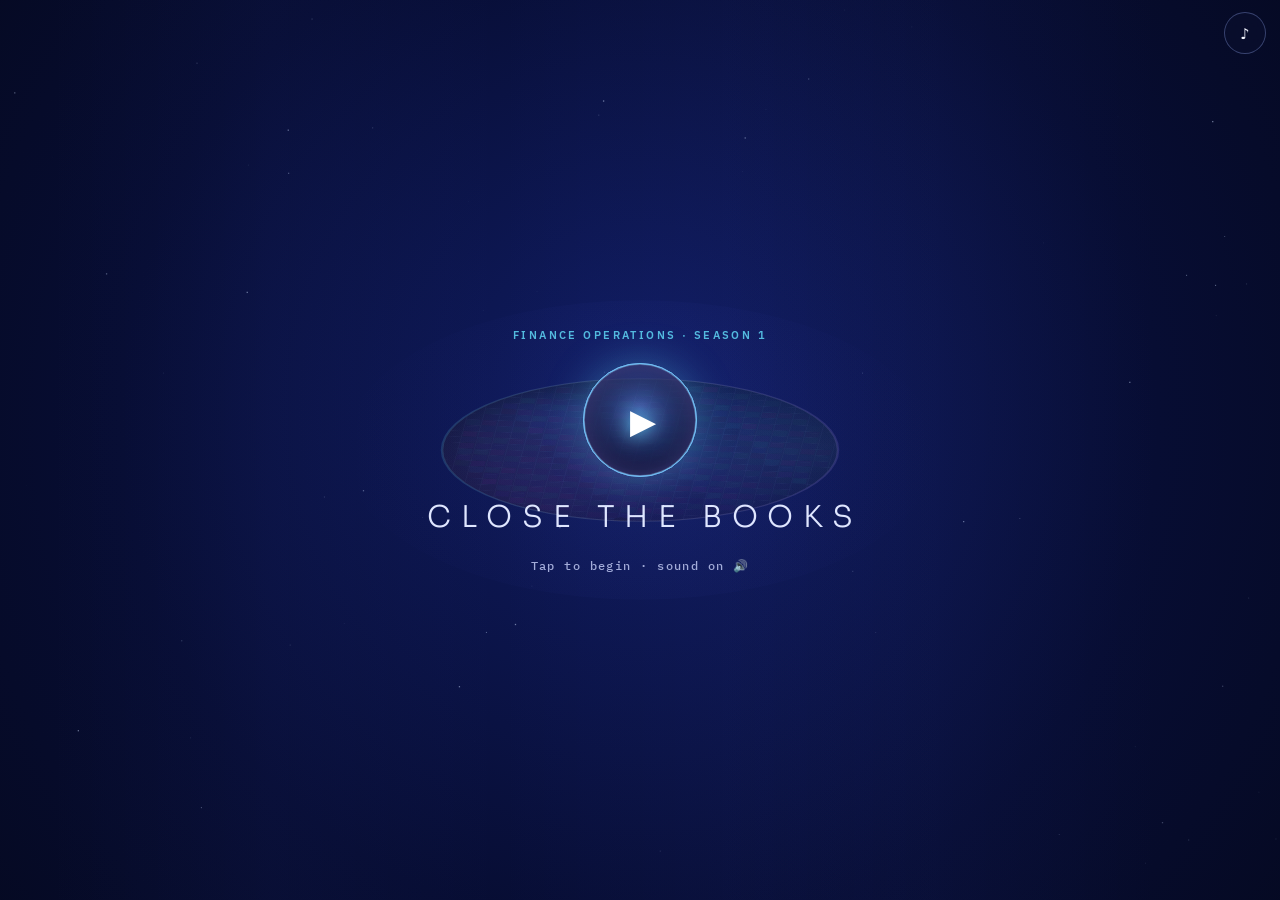
==== index.html @ 1f8ddb0f "Show in-game messages in a strip under the scoreboard Messages sat mid-field where entries fall thro" ====
<!DOCTYPE html>
<html lang="en">
<head>
<meta charset="utf-8">
<meta name="viewport" content="width=device-width, initial-scale=1, maximum-scale=1, user-scalable=no, viewport-fit=cover">
<meta name="theme-color" content="#040716">
<meta name="description" content="Close the Books. Volume grows, the team doesn't. 90 seconds, four ESSA power buttons, one leaderboard. AI unlocks in January.">
<title>Close the Books</title>
<link rel="icon" href="data:image/svg+xml,%3Csvg xmlns='http://www.w3.org/2000/svg' viewBox='0 0 32 32'%3E%3Cdefs%3E%3ClinearGradient id='g' x1='0' y1='0' x2='1' y2='1'%3E%3Cstop offset='0' stop-color='%235fd6f5'/%3E%3Cstop offset='1' stop-color='%23a78bfa'/%3E%3C/linearGradient%3E%3C/defs%3E%3Crect width='32' height='32' rx='8' fill='%23040716'/%3E%3Ccircle cx='16' cy='17' r='10' fill='none' stroke='url(%23g)' stroke-width='2.5'/%3E%3Cpath d='M16 2v15' stroke='%23a78bfa' stroke-width='2.5'/%3E%3C/svg%3E">
<link rel="preconnect" href="https://fonts.googleapis.com">
<link rel="preconnect" href="https://fonts.gstatic.com" crossorigin>
<link href="https://fonts.googleapis.com/css2?family=Sora:wght@300;600;800&family=IBM+Plex+Sans:wght@400;500;600&family=IBM+Plex+Mono:wght@500;600&display=swap" rel="stylesheet">
<link rel="stylesheet" href="style.css?v=3.5.0">
</head>
<body>
<canvas id="world" aria-hidden="true"></canvas>
<audio id="music" src="assets/drama.mp3" loop preload="auto"></audio>

<main id="app">

  <!-- ============ INTRO ============ -->
  <section id="s-intro" class="screen on">
    <div class="gate" id="gate">
      <div class="eyebrow">Finance Operations · Season 1</div>
      <button type="button" class="enter" id="enter" aria-label="Begin the intro">
        <span class="ring r1"></span><span class="ring r2"></span><span class="ring r3"></span>
        <b>▶</b>
      </button>
      <p class="gate-title">Close the Books</p>
      <p class="gate-hint">Tap to begin · sound on 🔊</p>
    </div>
    <button type="button" class="skip" id="skip" hidden>Skip intro ›</button>
  </section>

  <!-- ============ HOME ============ -->
  <section id="s-home" class="screen">
    <div class="home">
      <div class="eyebrow rv" style="--d:.2s" id="h-eyebrow">Finance Operations · Season 1</div>
      <h1 class="title" aria-label="Close the Books">
        <span class="t1">Close the</span>
        <span class="t2">Books</span>
      </h1>
      <p class="tagline rv" style="--d:1.6s">Volume grows every year. The team doesn't.<br>90 seconds, first time right: miss one entry and the close fails.</p>

      <form id="f-start" class="glass start rv" style="--d:2.2s" action="#" onsubmit="return false" novalidate>
        <label for="name">Your name on the leaderboard</label>
        <input id="name" maxlength="24" autocomplete="name" placeholder="First name + last initial">
        <div class="err" id="err" role="alert"></div>
        <button class="btn primary" type="submit"><span>Start the close</span></button>
        <p class="fine">Tap every entry before it hits the close line. You can’t tell which one is material, so you can’t miss any. Sound on.</p>
      </form>

      <section class="glass howto rv" style="--d:2.3s" aria-labelledby="ht-h">
        <h2 id="ht-h">How it works</h2>
        <p class="rule"><b>First time right.</b> Miss one entry, or post a duplicate, and the close fails. Survive all 90 seconds for a 50% flawless bonus. Entries are worth more as the clock runs.</p>

        <h3>Scoring</h3>
        <ul class="scoring">
          <li><b>Streak</b> Post by hand without a pause of more than 1.6 seconds. 10 in a row gives ×1.2, 25 gives ×1.5, 50 gives ×2.</li>
          <li><b>Clutch save</b> Post an entry just above the close line for +50% on that entry.</li>
          <li><b>Month-end spikes</b> Twice per close, extra volume hits for 6 seconds, with a 3-second warning. Survive a spike for a bonus.</li>
          <li><b>Rank</b> Your score earns a rank, from Intern to CFO. Beat your personal best and share your result with colleagues.</li>
        </ul>

        <h3>ESSA boosters</h3>
        <ul class="boosters">
          <li><b>E</b><div><strong>Eliminate</strong><span>Removes almost half of the entries on screen at once, and 40% less new work arrives for 8 seconds.</span></div></li>
          <li><b>S</b><div><strong>Simplify</strong><span>For 8 seconds, complex deals and intercompany entries need just 1 tap.</span></div></li>
          <li><b>S</b><div><strong>Standardize</strong><span>For 8 seconds, entries line up in 3 lanes and fall 40% slower.</span></div></li>
          <li><b>A</b><div><strong>Automate</strong><span>For 8 seconds, a bot posts routine journal entries for you, 3 per second.</span></div></li>
          <li class="ai" id="pi-ai"><b>AI</b><div><strong>AI</strong><span id="pi-ai-t">Locked until January. Once per game, when it gets busy, you can try a 3-second preview.</span></div></li>
        </ul>
        <p class="fine">Boosters charge as you post entries by hand; bigger entries charge them faster. When a booster glows, tap it (or press 1 to 4).</p>

        <h3>Entries</h3>
        <div class="legend">
          <div class="row"><div class="mini" style="--c:#5fd6f5"><b>Journal entry</b><small>Accrual · €12,400</small></div><p>Tap once.</p></div>
          <div class="row"><div class="mini" style="--c:#a78bfa"><b>Complex deal</b><small>Lease · €1.3M</small></div><p>Tap 3 times.</p></div>
          <div class="row"><div class="mini" style="--c:#ffb84d"><b>Intercompany</b><small>NL01 → US02 · €220k</small></div><p>Tap twice.</p></div>
          <div class="row"><div class="mini" style="--c:#ff4fa3"><b>Urgent</b><small>Audit request · today</small></div><p>Falls fast. Tap once.</p></div>
          <div class="row"><div class="mini dim" style="--c:#8fb6ff"><b>Awaiting approval ⏳</b><small>Manager review</small></div><p>Wait until it says <i>Approved</i> (halfway down), then tap.</p></div>
          <div class="row"><div class="mini dup" style="--c:#ff5d73"><b>Duplicate? ✕</b><small>Same amount, same day</small></div><p><b>Don’t post it.</b> Let it fall past the line.</p></div>
          <div class="row"><div class="mini dim" style="--c:#8d98c9"><b>AI-ready 🔒</b><small>Invoice matching</small></div><p>Locked until January. Let it pass: it is not a miss.</p></div>
        </div>
      </section>

      <section class="glass board-box rv" style="--d:2.4s" aria-labelledby="lb-h">
        <div class="board-head">
          <h2 id="lb-h">Leaderboard</h2>
          <span class="season" id="season-left"></span>
        </div>
        <div class="tabs" role="tablist" data-board="home">
          <button type="button" role="tab" data-cat="score">🏆 Score</button>
          <button type="button" role="tab" data-cat="entries">📒 Entries</button>
        </div>
        <p class="cat-desc" id="home-cat-desc"></p>
        <ol class="board" id="board-home"></ol>
      </section>
    </div>
  </section>

  <!-- ============ PLAY ============ -->
  <section id="s-play" class="screen">
    <div class="hud glass">
      <div class="hud-act"><b>CLOSE</b><span id="h-clock">1:30</span></div>
      <div class="hud-score"><span>Score</span><b id="h-score">0</b><small id="h-pb"></small></div>
      <div class="hud-bar"><i id="h-time"></i></div>
      <div class="hud-stats" id="h-stats"></div>
    </div>
    <div class="gbanner" id="gbanner" role="status" aria-live="polite"></div>
    <div class="powerbar" id="powerbar">
      <button type="button" class="pw" data-p="elim" aria-label="Eliminate: removes almost half of the entries on screen"><i></i><b>E</b><span>Eliminate</span><small>clear 45%</small></button>
      <button type="button" class="pw" data-p="simp" aria-label="Simplify: complex deals and intercompany need 1 tap"><i></i><b>S</b><span>Simplify</span><small>1 tap</small></button>
      <button type="button" class="pw" data-p="std" aria-label="Standardize: 3 lanes, 40% slower"><i></i><b>S</b><span>Standardize</span><small>slower</small></button>
      <button type="button" class="pw" data-p="auto" aria-label="Automate: a bot posts routine entries"><i></i><b>A</b><span>Automate</span><small>bot posts</small></button>
      <button type="button" class="pw ai locked" data-p="ai" aria-label="AI: locked until January"><i></i><b>AI</b><span>Agent</span><small id="pw-ai-t">Jan</small></button>
    </div>
  </section>

  <!-- ============ END ============ -->
  <section id="s-end" class="screen">
    <div class="end">
      <div class="eyebrow" id="e-eyebrow"></div>
      <h2 class="big" id="e-title">Books closed.</h2>
      <div class="final glass">
        <span>Final score</span>
        <b id="e-score">0</b>
        <div class="breakdown" id="e-breakdown"></div>
      </div>
      <div class="glass rankcard">
        <div><span>Your rank</span><b id="e-rank"></b><small id="e-rank-next"></small></div>
        <p class="extra" id="e-extra"></p>
      </div>
      <div class="ranks" id="e-ranks"></div>
      <p class="status" id="e-status"></p>
      <div class="end-actions">
        <button class="btn primary" id="again-top" type="button"><span>Play again</span></button>
        <button class="btn ghost" id="share" type="button">Share result</button>
      </div>
      <p class="status" id="e-share-status" role="status"></p>

      <div class="glass tipcard">
        <div class="eyebrow">AI tip for Monday morning</div>
        <p id="e-tip"></p>
      </div>

      <div class="glass message">
        <p class="lede" id="e-lede"></p>
        <div class="tbc" id="e-tbc">To be continued<span class="cursor"></span></div>
        <p class="muted" id="e-season"></p>
      </div>

      <section class="glass board-box" aria-labelledby="lb-e">
        <div class="board-head"><h2 id="lb-e">Leaderboard</h2></div>
        <div class="tabs" role="tablist" data-board="end">
          <button type="button" role="tab" data-cat="score">🏆 Score</button>
          <button type="button" role="tab" data-cat="entries">📒 Entries</button>
        </div>
        <p class="cat-desc" id="end-cat-desc"></p>
        <ol class="board" id="board-end"></ol>
      </section>

      <button class="btn primary" id="again" type="button"><span>Play again</span></button>
      <button class="btn ghost" id="home" type="button">Home</button>
    </div>
  </section>

  <button id="snd" class="icon-btn" type="button" aria-pressed="true" aria-label="Music and sound">♪</button>
  <button id="pause" class="icon-btn" type="button" aria-label="Pause" hidden>❚❚</button>

  <div class="pausebox" id="pausebox" hidden>
    <div class="glass">
      <h2>Paused</h2>
      <div class="pause-help" id="pause-help"></div>
      <button class="btn primary" id="resume" type="button"><span>Resume</span></button>
      <button class="btn ghost" id="quit" type="button">Quit to home</button>
    </div>
  </div>
</main>
<div class="fatal" id="fatal" hidden></div>
<script>
  // Shows a readable message instead of failing silently (helps players report problems)
  window.addEventListener('error', function (e) {
    var f = document.getElementById('fatal'); if (!f) return;
    f.hidden = false;
    f.textContent = 'Something went wrong (' + (e.message || 'script error') + '). Please reload the page with Ctrl+F5 / Cmd+Shift+R, or try another browser.';
  });
</script>
<script src="game.js?v=3.5.0"></script>
</body>
</html>
---- style.css ----
:root{
  color-scheme: dark;
  --void:#040716;
  --deep:#0a1240;
  --glass:rgba(14,22,62,.62);
  --glass-2:rgba(22,32,86,.72);
  --line:rgba(160,180,255,.18);
  --line-2:rgba(160,180,255,.32);
  --text:#f4f6ff;
  --muted:#a3acd9;
  --cyan:#5fd6f5;
  --violet:#a78bfa;
  --green:#4fe0a0;
  --amber:#ffb84d;
  --red:#ff5d73;
  --display:"Sora","Avenir Next",system-ui,sans-serif;
  --body:"IBM Plex Sans",system-ui,-apple-system,"Segoe UI",sans-serif;
  --mono:"IBM Plex Mono",ui-monospace,monospace;
}
*{box-sizing:border-box;margin:0}
html,body{height:100%}
body{background:var(--void);color:var(--text);font-family:var(--body);font-size:15px;line-height:1.5;overflow:hidden;
  -webkit-tap-highlight-color:transparent;overscroll-behavior:none;-webkit-font-smoothing:antialiased}
#world{position:fixed;inset:0;width:100%;height:100%;display:block;touch-action:none;user-select:none;-webkit-user-select:none}
#app{position:fixed;inset:0;pointer-events:none}
.screen{position:absolute;inset:0;display:none;pointer-events:none}
.screen.on{display:block}
#s-home,#s-end,#s-panel{overflow-y:auto;pointer-events:auto;-webkit-overflow-scrolling:touch}
button,input{font:inherit}
button{cursor:pointer}
input:focus-visible,button:focus-visible{outline:2px solid var(--cyan);outline-offset:3px}

.glass{background:var(--glass);border:1px solid var(--line);border-radius:18px;
  -webkit-backdrop-filter:blur(18px) saturate(140%);backdrop-filter:blur(18px) saturate(140%);
  box-shadow:0 20px 60px rgba(0,0,0,.35),inset 0 1px 0 rgba(255,255,255,.06)}
.eyebrow{font:600 11px var(--body);letter-spacing:.22em;text-transform:uppercase;color:var(--cyan)}
.muted{color:var(--muted)}

/* ---------- buttons ---------- */
.btn{position:relative;display:block;width:100%;border:0;border-radius:14px;padding:16px 20px;font:700 18px var(--display);letter-spacing:.01em;color:var(--void);overflow:hidden}
.btn.primary{background:linear-gradient(100deg,var(--cyan),#8fb6ff 55%,var(--violet));box-shadow:0 0 0 1px rgba(255,255,255,.25) inset,0 10px 40px rgba(95,214,245,.35)}
.btn.primary::after{content:"";position:absolute;inset:0;background:linear-gradient(110deg,transparent 30%,rgba(255,255,255,.55) 50%,transparent 70%);transform:translateX(-120%);animation:sheen 3.2s ease-in-out 3s infinite}
.btn.primary span{position:relative;z-index:1}
.btn.ghost{background:transparent;color:var(--text);border:1px solid var(--line-2);font-size:16px}
.btn:active{transform:translateY(1px)}
.btn:disabled{opacity:.4;cursor:default}
@keyframes sheen{0%{transform:translateX(-120%)}35%,100%{transform:translateX(120%)}}
.icon-btn{position:fixed;top:calc(12px + env(safe-area-inset-top));right:14px;z-index:20;width:42px;height:42px;border-radius:50%;
  border:1px solid var(--line-2);background:rgba(10,16,48,.6);color:var(--text);font:600 15px var(--body);pointer-events:auto;
  -webkit-backdrop-filter:blur(10px);backdrop-filter:blur(10px)}
#snd[aria-pressed="false"]{color:var(--muted);text-decoration:line-through}
#pause{right:64px;font-size:12px;letter-spacing:-.05em}

/* ---------- home ---------- */
.home{max-width:560px;margin:0 auto;padding:calc(48px + env(safe-area-inset-top)) 18px calc(48px + env(safe-area-inset-bottom));display:flex;flex-direction:column;gap:22px}
.title{font-family:var(--display);font-weight:800;line-height:.9;letter-spacing:-.04em;display:flex;flex-direction:column;margin-top:4vh}
.title span{display:block;background:linear-gradient(100deg,#fff 0%,#dff6ff 35%,var(--cyan) 60%,var(--violet) 100%);-webkit-background-clip:text;background-clip:text;color:transparent;
  filter:drop-shadow(0 0 22px rgba(95,214,245,.45));animation:ignite 1.6s cubic-bezier(.2,.7,.1,1) both}
.title .t1{font-size:clamp(34px,10vw,58px);font-weight:300;letter-spacing:-.01em;animation-delay:1.05s}
.title .t2{font-size:clamp(64px,22vw,128px);animation-delay:1.25s}
@keyframes ignite{0%{opacity:0;filter:blur(18px) drop-shadow(0 0 0 transparent);letter-spacing:.25em;transform:translateY(10px)}
  40%{opacity:1}100%{opacity:1;filter:blur(0) drop-shadow(0 0 22px rgba(95,214,245,.45));transform:none}}
.tagline{font-size:17px;color:#dfe5ff;max-width:34ch}
.rv{animation:rise .9s cubic-bezier(.2,.7,.1,1) both;animation-delay:var(--d,0s)}
@keyframes rise{from{opacity:0;transform:translateY(16px)}to{opacity:1;transform:none}}

.acts{list-style:none;padding:12px 14px;display:grid;grid-template-columns:repeat(3,1fr);gap:10px;background:rgba(6,10,34,.62);border:1px solid var(--line);border-radius:16px;-webkit-backdrop-filter:blur(14px);backdrop-filter:blur(14px)}
.acts li{display:flex;flex-direction:column}
.acts b{font:600 11px var(--mono);color:var(--cyan)}
.acts span{font:700 16px var(--display)}
.acts small{font-size:12px;color:var(--muted);line-height:1.35}

.start{padding:20px;display:flex;flex-direction:column;gap:10px}
label{font:600 11px var(--body);letter-spacing:.16em;text-transform:uppercase;color:var(--muted)}
input{font:500 18px var(--body);color:var(--text);background:rgba(4,7,22,.55);border:1px solid var(--line-2);border-radius:12px;padding:13px 14px;width:100%}
input::placeholder{color:#6f78a8}
.err{color:var(--red);font-size:13px;min-height:18px}
.fine{font-size:12px;color:var(--muted)}

/* ---------- leaderboard ---------- */
.board-box{padding:18px 18px 12px}
.board-head{display:flex;justify-content:space-between;align-items:baseline;gap:10px;margin-bottom:12px}
.board-head h2{font:700 20px var(--display)}
.season{font:500 12px var(--mono);color:var(--cyan);text-align:right}
.tabs{display:grid;grid-template-columns:repeat(3,1fr);gap:6px;background:rgba(4,7,22,.45);border-radius:12px;padding:4px}
.tabs button{border:0;background:transparent;color:var(--muted);border-radius:9px;padding:8px 4px;font:600 13px var(--body);white-space:nowrap}
.tabs button[aria-selected="true"]{background:var(--glass-2);color:var(--text);box-shadow:inset 0 0 0 1px var(--line-2)}
.cat-desc{font-size:12.5px;color:var(--muted);margin:10px 2px 4px;min-height:19px}
.board{list-style:none;padding:0;font-variant-numeric:tabular-nums}
.board li{display:grid;grid-template-columns:30px 1fr auto;gap:10px;align-items:center;padding:9px 4px;border-bottom:1px solid var(--line)}
.board li:last-child{border-bottom:0}
.board .rk{font:600 13px var(--mono);color:var(--muted)}
.board li:nth-child(1) .rk{color:#ffd76a}.board li:nth-child(2) .rk{color:#d9e2ff}.board li:nth-child(3) .rk{color:#f0a979}
.board .nm{overflow:hidden;text-overflow:ellipsis;white-space:nowrap}
.board .vl{font:600 14px var(--mono);color:var(--cyan)}
.board li.me{background:rgba(95,214,245,.1);border-radius:10px;border-bottom-color:transparent}
.board li.gap{display:block;text-align:center;color:var(--muted);padding:2px;border:0}
.board .empty{display:block;color:var(--muted);font-size:14px}

/* ---------- HUD ---------- */
.hud{position:fixed;top:calc(8px + env(safe-area-inset-top));left:50%;transform:translateX(-50%);width:min(560px,calc(100% - 16px));
  padding:10px 112px 10px 14px;border-radius:14px;display:grid;grid-template-columns:1fr auto;gap:6px 12px;align-items:end;pointer-events:none}
.hud-act{display:flex;align-items:baseline;gap:8px}
.hud-act b{font:600 11px var(--mono);letter-spacing:.14em;color:var(--cyan)}
.hud-act span{font:700 18px var(--display)}
.hud-score{display:flex;flex-direction:column;align-items:flex-end;line-height:1.1}
.hud-score span{font:600 9px var(--body);letter-spacing:.18em;text-transform:uppercase;color:var(--muted)}
.hud-score b{font:600 20px var(--mono);color:var(--text)}
.hud-bar{grid-column:1/-1;height:3px;border-radius:2px;background:rgba(255,255,255,.08);overflow:hidden}
.hud-bar i{display:block;height:100%;width:100%;transform-origin:left;background:linear-gradient(90deg,var(--cyan),var(--violet));box-shadow:0 0 10px var(--cyan)}
.hud-stats{grid-column:1/-1;font:500 12px var(--mono);color:var(--muted);display:flex;gap:4px 12px;flex-wrap:wrap}
.hud-stats b{color:var(--text);font-weight:600}
.hud-stats .bad{color:var(--red)}
.hud-stats .good{color:var(--green)}

/* ---------- panels ---------- */
#s-panel{display:none;align-items:center;justify-content:center}
#s-panel.on{display:flex}
.panel{width:min(560px,calc(100% - 24px));margin:calc(24px + env(safe-area-inset-top)) auto calc(24px + env(safe-area-inset-bottom));padding:24px 20px;display:flex;flex-direction:column;gap:16px;animation:rise .5s cubic-bezier(.2,.7,.1,1) both}
.panel h2{font:800 clamp(26px,7vw,34px)/1.08 var(--display);letter-spacing:-.02em;text-wrap:balance}
.panel h2 em{font-style:normal;background:linear-gradient(100deg,var(--cyan),var(--violet));-webkit-background-clip:text;background-clip:text;color:transparent}
.panel p{color:#d6dcff;max-width:48ch}
.stats{display:grid;grid-template-columns:repeat(auto-fit,minmax(110px,1fr));gap:10px}
.stats div{border-top:1px solid var(--line-2);padding-top:8px;display:flex;flex-direction:column}
.stats b{font:600 26px var(--mono)}
.stats span{font-size:12px;color:var(--muted)}
.stats .bad b{color:var(--red)}.stats .good b{color:var(--green)}
.picks{display:grid;gap:10px}
.pick{text-align:left;border:1px solid var(--line-2);background:rgba(4,7,22,.45);color:var(--text);border-radius:14px;padding:14px 16px;display:grid;grid-template-columns:44px 1fr;gap:2px 12px;align-items:center;transition:border-color .2s,background .2s}
.pick .L{grid-row:1/3;width:44px;height:44px;border-radius:12px;display:grid;place-items:center;font:800 22px var(--display);background:rgba(95,214,245,.1);color:var(--cyan);border:1px solid var(--line-2)}
.pick strong{font:700 17px var(--display)}
.pick span{font-size:13px;color:var(--muted)}
.pick[aria-pressed="true"]{border-color:var(--cyan);background:rgba(95,214,245,.12);box-shadow:0 0 24px rgba(95,214,245,.18)}
.pick[aria-pressed="true"] .L{background:var(--cyan);color:var(--void)}
.pick:disabled{opacity:.45;cursor:default}
.q{font:600 17px/1.4 var(--body)}
.opts{display:grid;gap:10px}
.opt{text-align:left;border:1px solid var(--line-2);background:rgba(4,7,22,.45);color:#e8ecff;border-radius:14px;padding:13px 15px;font-size:14px;line-height:1.45}
.opt.right{border-color:var(--green);background:rgba(79,224,160,.12)}
.opt.wrong{border-color:var(--red);background:rgba(255,93,115,.1)}
.opt:disabled{cursor:default}
.tip{border-left:3px solid var(--cyan);padding:4px 0 4px 12px;font-size:14px;color:#d6dcff}
.legend{display:grid;gap:8px}
.legend .row{display:grid;grid-template-columns:150px 1fr;gap:12px;align-items:center}
.mini{border-radius:10px;padding:7px 10px;background:rgba(16,24,64,.9);border:1px solid var(--line-2);border-left:4px solid var(--c);font-size:12px;line-height:1.3}
.mini b{display:block;font-size:12px}
.mini small{font-family:var(--mono);font-size:11px;color:var(--c)}
.legend p{font-size:13px;color:var(--muted)}
.dots{display:flex;gap:6px;justify-content:center}
.dots i{width:8px;height:8px;border-radius:50%;background:var(--line-2)}
.dots i.on{background:var(--cyan)}

/* ---------- act intro & end ---------- */
.end{max-width:560px;margin:0 auto;padding:calc(56px + env(safe-area-inset-top)) 18px calc(48px + env(safe-area-inset-bottom));display:flex;flex-direction:column;gap:18px}
.big{font:800 clamp(34px,10vw,52px)/1 var(--display);letter-spacing:-.03em}
.final{padding:18px 20px;display:flex;flex-direction:column}
.final>span{font:600 11px var(--body);letter-spacing:.18em;text-transform:uppercase;color:var(--muted)}
.final>b{font:600 clamp(44px,14vw,72px)/1.05 var(--mono);background:linear-gradient(100deg,#fff,var(--cyan) 60%,var(--violet));-webkit-background-clip:text;background-clip:text;color:transparent}
.breakdown{display:grid;grid-template-columns:repeat(3,1fr);gap:8px;margin-top:10px}
.breakdown div{border-top:1px solid var(--line-2);padding-top:6px;display:flex;flex-direction:column}
.breakdown b{font:600 16px var(--mono)}
.breakdown span{font-size:11.5px;color:var(--muted)}
.ranks{display:grid;grid-template-columns:repeat(3,1fr);gap:8px}
.ranks div{background:var(--glass);border:1px solid var(--line);border-radius:14px;padding:12px;display:flex;flex-direction:column;gap:2px}
.ranks small{font-size:11.5px;color:var(--muted)}
.ranks b{font:700 22px var(--display)}
.ranks span{font:500 12px var(--mono);color:var(--cyan)}
.status{font-size:13px;color:var(--muted);min-height:20px}
.message{padding:20px;display:flex;flex-direction:column;gap:12px}
.lede{font-size:16px;color:#e3e8ff}
.lede b{color:var(--cyan)}
.tbc{font:800 clamp(28px,9vw,42px)/1.1 var(--display);letter-spacing:-.03em;background:linear-gradient(100deg,#fff,var(--cyan) 50%,var(--violet));-webkit-background-clip:text;background-clip:text;color:transparent;white-space:nowrap}
.cursor{display:inline-block;width:.45em;height:.08em;margin-left:.08em;background:var(--cyan);animation:blink 1s steps(2) infinite;vertical-align:baseline}
@keyframes blink{50%{opacity:0}}

.pausebox{position:fixed;inset:0;display:grid;place-items:center;background:rgba(4,7,22,.6);z-index:30;pointer-events:auto}
.pausebox[hidden]{display:none}
.pausebox .glass{padding:24px;width:min(320px,calc(100% - 32px));display:flex;flex-direction:column;gap:16px;text-align:center}
.pausebox h2{font:800 28px var(--display)}

@media (max-width:420px){
  .legend .row{grid-template-columns:128px 1fr}
}
@media (prefers-reduced-motion:reduce){
  .title span,.rv,.panel,.btn.primary::after,.cursor{animation:none}
}
.fatal{position:fixed;left:12px;right:12px;bottom:calc(12px + env(safe-area-inset-bottom));z-index:50;background:#2a0b18;border:1px solid var(--red);color:#ffd6dc;border-radius:12px;padding:12px 14px;font-size:14px;pointer-events:auto}
.fatal[hidden]{display:none}

/* ---------- v3: power buttons ---------- */
.powers-intro{display:grid;grid-template-columns:repeat(5,1fr);gap:8px;padding:12px;background:rgba(6,10,34,.62);border:1px solid var(--line);border-radius:16px;-webkit-backdrop-filter:blur(14px);backdrop-filter:blur(14px)}
.pi{display:flex;flex-direction:column;align-items:center;gap:4px;text-align:center}
.pi b{width:40px;height:40px;border-radius:12px;display:grid;place-items:center;font:800 18px var(--display);color:var(--cyan);background:rgba(95,214,245,.1);border:1px solid var(--line-2)}
.pi span{font-size:11px;color:var(--muted);line-height:1.2}
.pi.ai b{color:var(--violet);background:rgba(167,139,250,.12);border-color:rgba(167,139,250,.45);font-size:15px;position:relative}
.pi.ai b::after{content:"🔒";position:absolute;right:-6px;bottom:-6px;font-size:12px}
.pi.ai.open b::after{content:""}

.powerbar{position:fixed;left:50%;bottom:calc(10px + env(safe-area-inset-bottom));transform:translateX(-50%);width:min(560px,calc(100% - 16px));
  display:grid;grid-template-columns:repeat(5,1fr);gap:8px;pointer-events:auto;z-index:5}
.pw{position:relative;height:74px;border-radius:16px;border:1px solid var(--line-2);background:rgba(10,16,48,.72);color:var(--muted);overflow:hidden;
  display:flex;flex-direction:column;align-items:center;justify-content:center;gap:2px;-webkit-backdrop-filter:blur(12px);backdrop-filter:blur(12px);
  touch-action:manipulation;transition:border-color .2s,box-shadow .2s,color .2s}
.pw i{position:absolute;left:0;right:0;bottom:0;height:100%;transform-origin:bottom;transform:scaleY(var(--f,0));
  background:linear-gradient(0deg,rgba(95,214,245,.38),rgba(95,214,245,.08));transition:transform .15s linear}
.pw b{position:relative;font:800 22px var(--display);color:var(--text)}
.pw span{position:relative;font:600 9px var(--body);letter-spacing:.02em;text-transform:uppercase;max-width:100%;padding:0 3px;overflow:hidden;text-overflow:ellipsis;white-space:nowrap}
.pw.ready{color:var(--text);border-color:var(--cyan);box-shadow:0 0 0 1px rgba(95,214,245,.4),0 0 24px rgba(95,214,245,.45);animation:pwpulse 1.1s ease-in-out infinite}
.pw.ready i{background:linear-gradient(0deg,rgba(95,214,245,.6),rgba(95,214,245,.2))}
.pw.active{border-color:var(--green);color:var(--green);box-shadow:0 0 24px rgba(79,224,160,.45)}
.pw.active i{background:linear-gradient(0deg,rgba(79,224,160,.55),rgba(79,224,160,.15))}
.pw.ai i{background:linear-gradient(0deg,rgba(167,139,250,.45),rgba(167,139,250,.1))}
.pw.ai b{color:#d9ccff}
.pw.ai.locked{opacity:.75}
.pw.ai.locked b::after{content:"🔒";position:absolute;right:-16px;top:-2px;font-size:12px}
.pw.ai.offer{opacity:1;color:#fff;border-color:var(--violet);box-shadow:0 0 0 1px rgba(167,139,250,.6),0 0 34px rgba(167,139,250,.7);animation:pwpulse .6s ease-in-out infinite}
.pw.ai.offer i{--f:1 !important;background:linear-gradient(0deg,rgba(167,139,250,.75),rgba(95,214,245,.3))}
.pw.ai.offer b::after{content:""}
.pw.ai.ready{border-color:var(--violet);box-shadow:0 0 24px rgba(167,139,250,.6)}
@keyframes pwpulse{50%{transform:translateY(-2px)}}
.pw:active{transform:translateY(1px)}

.tipcard{padding:16px 18px;display:flex;flex-direction:column;gap:8px;border-color:rgba(167,139,250,.45)}
.tipcard p{font-size:15px;color:#e3e8ff}
.tipcard .eyebrow{color:var(--violet)}
#pause[hidden]{display:none}
.ranks{grid-template-columns:repeat(2,1fr)}
@media (prefers-reduced-motion:reduce){.pw.ready,.pw.ai.offer{animation:none}}

/* ---------- v3.2: how it works, booster effects ---------- */
.howto{padding:18px 18px 16px;display:flex;flex-direction:column;gap:12px}
.howto h2{font:700 20px var(--display)}
.howto h3{margin:6px 0 0;font:600 11px var(--body);letter-spacing:.16em;text-transform:uppercase;color:var(--cyan)}
.howto .rule{font-size:14px;color:#dfe5ff}
.howto .rule b{color:#ff8a9a}
.boosters{list-style:none;padding:0;display:grid;gap:10px}
.boosters li{display:grid;grid-template-columns:40px 1fr;gap:12px;align-items:start}
.boosters li>b{width:40px;height:40px;border-radius:12px;display:grid;place-items:center;font:800 18px var(--display);color:var(--cyan);background:rgba(95,214,245,.1);border:1px solid var(--line-2)}
.boosters li.ai>b{color:var(--violet);background:rgba(167,139,250,.12);border-color:rgba(167,139,250,.45);font-size:15px;position:relative}
.boosters li.ai>b::after{content:"🔒";position:absolute;right:-6px;bottom:-6px;font-size:12px}
.boosters li.ai.open>b::after{content:""}
.boosters strong{display:block;font:700 15px var(--display)}
.boosters span{display:block;font-size:13px;color:var(--muted);line-height:1.4}
.mini.dim{background:rgba(14,18,44,.8);border-style:dashed;border-left-style:solid;color:#c3c9ea}
.mini.dup{background:rgba(48,10,24,.9);border:1px dashed rgba(255,93,115,.85);border-left:4px solid var(--c);color:#ffd6dc}
.legend p b{color:#ff8a9a}
.pw{height:84px}
.pw small{position:relative;font:500 8.5px var(--mono);color:var(--muted);max-width:100%;padding:0 3px;overflow:hidden;text-overflow:ellipsis;white-space:nowrap;opacity:.9}
.pw.ready small,.pw.active small{color:var(--text)}
.pausebox .glass{width:min(440px,calc(100% - 24px));max-height:calc(100% - 24px);overflow-y:auto;text-align:left}
.pausebox h2{text-align:center}
.pause-help .boosters span{font-size:12.5px}

/* v3.2 fit: readable labels on 320-400px phones */
.pw span{font:600 10px var(--body);letter-spacing:0;text-transform:none}
.pw small{font:500 9.5px var(--body);letter-spacing:0}
.howto .legend .row{grid-template-columns:minmax(0,190px) 1fr}
.howto .mini small{white-space:nowrap;overflow:hidden;text-overflow:ellipsis;display:block}
@media (max-width:420px){.howto .legend .row{grid-template-columns:minmax(0,170px) 1fr}}
.pw span{font-size:9.5px}
@media (max-width:380px){
  .powerbar{gap:5px}
  .pw span{display:none}
  .pw b{font-size:20px}
  .pw small{font-size:9px;padding:0 1px}
}
@media (max-width:420px) and (min-width:381px){.pw span{font-size:8.8px;letter-spacing:-.015em;padding:0 1px}}
@media (max-width:380px){.pw small{font-size:8.6px;letter-spacing:-.02em;padding:0}}

/* ---------- v3.3: streak, personal best, rank, share ---------- */
.hud-score small{font:600 10px var(--mono);color:var(--muted);min-height:12px}
.hud-score small.good{color:var(--green)}
.hud-stats .hot{color:#ffc23d}
.scoring{list-style:none;padding:0;display:grid;gap:8px}
.scoring li{font-size:13px;color:var(--muted);line-height:1.45}
.scoring b{display:block;font:700 14px var(--display);color:var(--text)}
.rankcard{padding:14px 18px;border-color:rgba(255,194,61,.45)}
.rankcard div{display:flex;flex-direction:column;gap:2px}
.rankcard span{font:600 11px var(--body);letter-spacing:.16em;text-transform:uppercase;color:#ffc23d}
.rankcard b{font:800 26px/1.1 var(--display)}
.rankcard small{font-size:13px;color:var(--muted)}
.extra{font:500 12.5px var(--mono);color:var(--muted)}
.end-actions{display:grid;grid-template-columns:1fr 1fr;gap:10px}
.end-actions .btn{font-size:17px;padding:14px 12px}
.rankcard .extra{margin-top:8px;padding-top:8px;border-top:1px solid var(--line)}
/* the counters row sits below the round buttons, so it may use the full HUD width */
.hud-stats{margin-right:-98px}

/* ---------- v3.4: cinematic intro ---------- */
#s-intro{pointer-events:auto}
.gate{position:absolute;inset:0;display:flex;flex-direction:column;align-items:center;justify-content:center;gap:22px;text-align:center;padding:24px;transition:opacity .5s ease,transform .5s ease}
.gate.away{opacity:0;transform:scale(1.08);pointer-events:none}
.gate .eyebrow{opacity:.85}
.enter{position:relative;width:112px;height:112px;border-radius:50%;border:1px solid rgba(160,200,255,.5);background:radial-gradient(circle at 50% 40%,rgba(120,160,255,.35),rgba(10,16,48,.85) 70%);
  color:#fff;display:grid;place-items:center;box-shadow:0 0 40px rgba(95,214,245,.35),inset 0 0 24px rgba(167,139,250,.35)}
.enter b{font-size:34px;line-height:1;transform:translateX(3px);text-shadow:0 0 18px rgba(95,214,245,.9)}
.enter .ring{position:absolute;inset:-2px;border-radius:50%;border:1px solid rgba(95,214,245,.7);animation:gatering 2.4s cubic-bezier(.2,.6,.2,1) infinite}
.enter .r2{animation-delay:.8s;border-color:rgba(167,139,250,.7)}
.enter .r3{animation-delay:1.6s}
@keyframes gatering{0%{transform:scale(1);opacity:.9}100%{transform:scale(2.3);opacity:0}}
.enter:hover{box-shadow:0 0 60px rgba(95,214,245,.55),inset 0 0 24px rgba(167,139,250,.45)}
.gate-title{font:300 clamp(22px,6vw,30px) var(--display);letter-spacing:.32em;text-transform:uppercase;color:#dfe6ff;padding-left:.32em}
.gate-hint{font:500 12px var(--mono);letter-spacing:.12em;color:var(--muted)}
.skip{position:fixed;right:16px;bottom:calc(16px + env(safe-area-inset-bottom));z-index:25;border:1px solid var(--line-2);background:rgba(10,16,48,.6);color:var(--muted);
  border-radius:999px;padding:9px 16px;font:600 13px var(--body);pointer-events:auto;-webkit-backdrop-filter:blur(10px);backdrop-filter:blur(10px)}
.skip[hidden]{display:none}
.skip:hover{color:var(--text)}
/* after the intro the home screen builds up quickly: the light show already happened */
#s-home.fast .title .t1{animation-delay:.05s}
#s-home.fast .title .t2{animation-delay:.2s}
#s-home.fast .rv{animation-delay:calc(var(--d,0s) * .45)}
@media (prefers-reduced-motion:reduce){.enter .ring{animation:none}.gate{transition:none}}

/* ---------- v3.5: message strip under the HUD ---------- */
.gbanner{position:fixed;left:50%;top:100px;transform:translate(-50%,-4px);z-index:4;pointer-events:none;
  width:max-content;max-width:min(544px,calc(100% - 24px));padding:8px 16px;border-radius:16px;text-align:center;
  background:rgba(6,10,34,.95);border:1px solid var(--bc,#5fd6f5);color:var(--bc,#5fd6f5);font:600 13px/1.35 var(--body);
  box-shadow:0 8px 24px rgba(0,0,0,.35);opacity:0;transition:opacity .2s ease,transform .2s ease}
.gbanner.on{opacity:1;transform:translate(-50%,0)}
@media (prefers-reduced-motion:reduce){.gbanner{transition:none}}
.gbanner{font-size:12.5px;line-height:1.3;display:-webkit-box;-webkit-box-orient:vertical;-webkit-line-clamp:2;overflow:hidden}
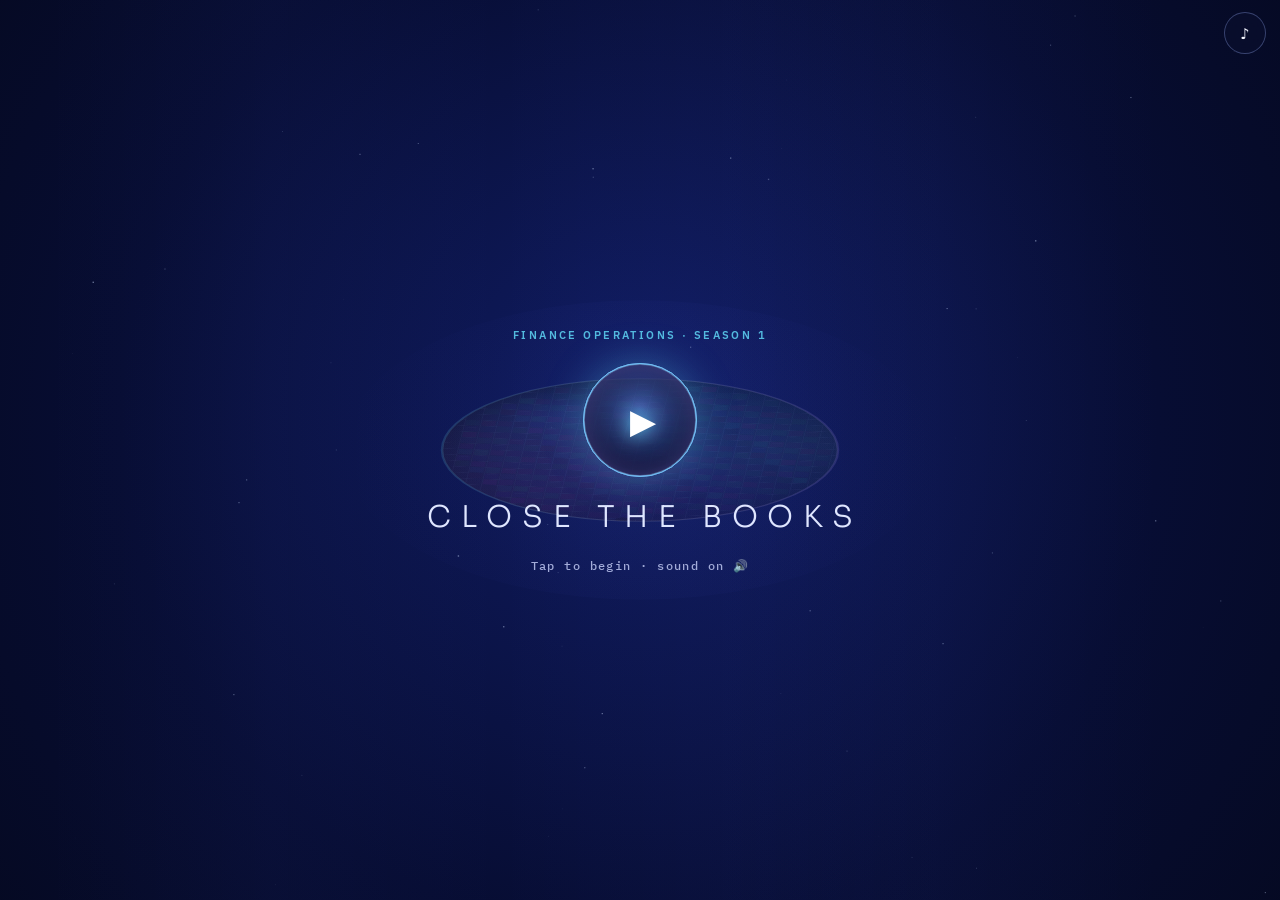
==== commit c13c3c48: "Rebuild the intro as a four-act cinematic Letterbox bars and a working-day close clock frame four ac" ====
--- a/index.html
+++ b/index.html
@@ -10,7 +10,7 @@
 <link rel="preconnect" href="https://fonts.googleapis.com">
 <link rel="preconnect" href="https://fonts.gstatic.com" crossorigin>
 <link href="https://fonts.googleapis.com/css2?family=Sora:wght@300;600;800&family=IBM+Plex+Sans:wght@400;500;600&family=IBM+Plex+Mono:wght@500;600&display=swap" rel="stylesheet">
-<link rel="stylesheet" href="style.css?v=3.5.0">
+<link rel="stylesheet" href="style.css?v=3.6.0">
 </head>
 <body>
 <canvas id="world" aria-hidden="true"></canvas>
@@ -186,6 +186,6 @@
     f.textContent = 'Something went wrong (' + (e.message || 'script error') + '). Please reload the page with Ctrl+F5 / Cmd+Shift+R, or try another browser.';
   });
 </script>
-<script src="game.js?v=3.5.0"></script>
+<script src="game.js?v=3.6.0"></script>
 </body>
 </html>
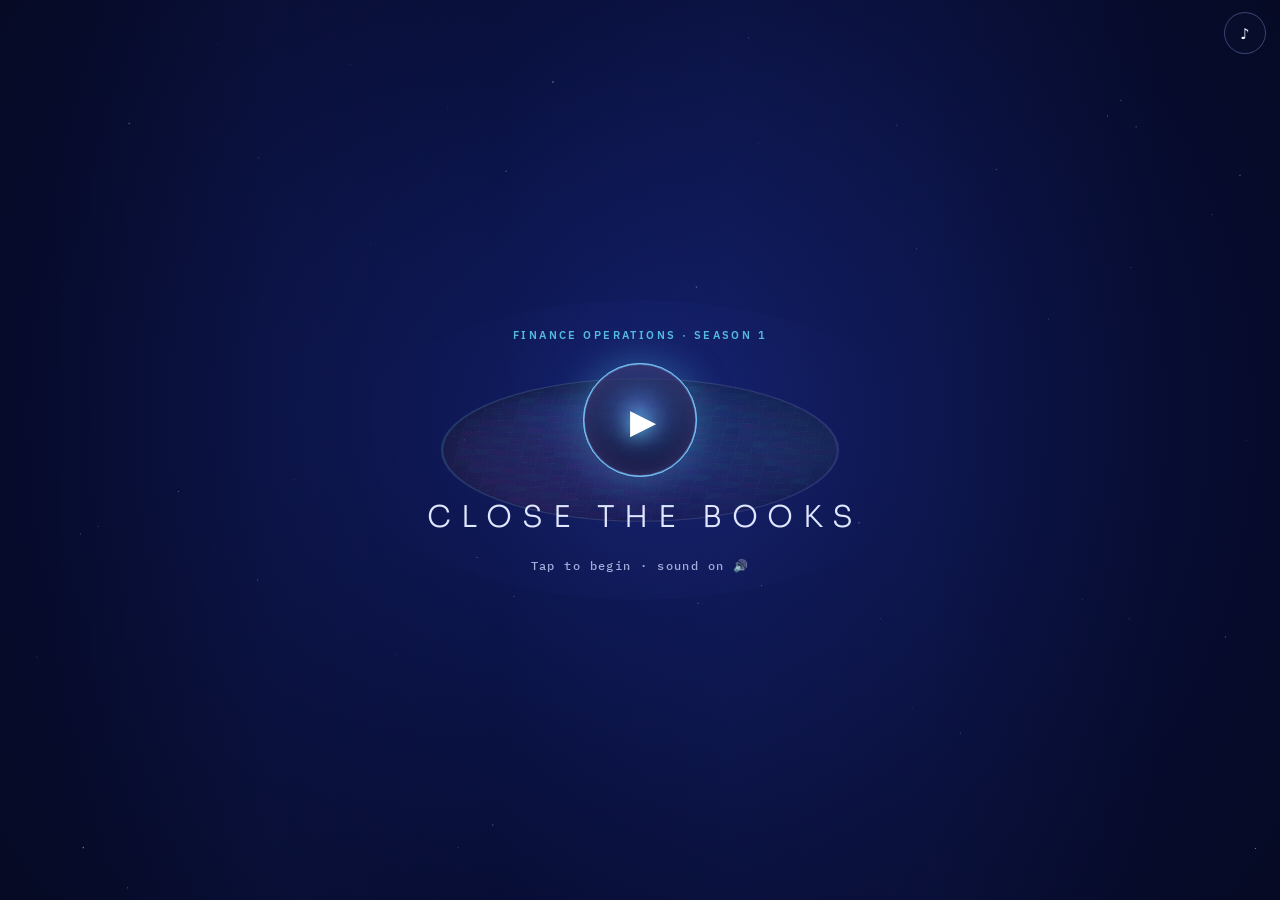
==== commit 2bbf6dbb: "Give the playfield more room: compact HUD, quiet one-line messages The HUD is now a single row, so t" ====
--- a/index.html
+++ b/index.html
@@ -10,7 +10,7 @@
 <link rel="preconnect" href="https://fonts.googleapis.com">
 <link rel="preconnect" href="https://fonts.gstatic.com" crossorigin>
 <link href="https://fonts.googleapis.com/css2?family=Sora:wght@300;600;800&family=IBM+Plex+Sans:wght@400;500;600&family=IBM+Plex+Mono:wght@500;600&display=swap" rel="stylesheet">
-<link rel="stylesheet" href="style.css?v=3.6.0">
+<link rel="stylesheet" href="style.css?v=3.7.0">
 </head>
 <body>
 <canvas id="world" aria-hidden="true"></canvas>
@@ -102,10 +102,10 @@
   <!-- ============ PLAY ============ -->
   <section id="s-play" class="screen">
     <div class="hud glass">
-      <div class="hud-act"><b>CLOSE</b><span id="h-clock">1:30</span></div>
-      <div class="hud-score"><span>Score</span><b id="h-score">0</b><small id="h-pb"></small></div>
+      <div class="hud-act"><span id="h-clock">1:30</span></div>
+      <div class="hud-stats" id="h-stats"></div>
+      <div class="hud-score"><b id="h-score">0</b><small id="h-pb"></small></div>
       <div class="hud-bar"><i id="h-time"></i></div>
-      <div class="hud-stats" id="h-stats"></div>
     </div>
     <div class="gbanner" id="gbanner" role="status" aria-live="polite"></div>
     <div class="powerbar" id="powerbar">
@@ -186,6 +186,6 @@
     f.textContent = 'Something went wrong (' + (e.message || 'script error') + '). Please reload the page with Ctrl+F5 / Cmd+Shift+R, or try another browser.';
   });
 </script>
-<script src="game.js?v=3.6.0"></script>
+<script src="game.js?v=3.7.0"></script>
 </body>
 </html>
--- a/style.css
+++ b/style.css
@@ -319,3 +319,21 @@
 .gbanner.on{opacity:1;transform:translate(-50%,0)}
 @media (prefers-reduced-motion:reduce){.gbanner{transition:none}}
 .gbanner{font-size:12.5px;line-height:1.3;display:-webkit-box;-webkit-box-orient:vertical;-webkit-line-clamp:2;overflow:hidden}
+
+/* ---------- v3.7: compact HUD, quiet one-line messages under the close line ---------- */
+.hud{display:flex;align-items:center;gap:12px;padding:7px 12px 9px;padding-right:84px;border-radius:12px;min-height:42px}
+.hud-act{flex:none}
+.hud-act span{font:700 17px var(--mono);letter-spacing:-.02em}
+.hud-stats{flex:1;min-width:0;margin:0;font:500 12px var(--mono);flex-wrap:nowrap;white-space:nowrap;overflow:hidden;gap:10px}
+.hud-score{flex:none;flex-direction:row;align-items:baseline;gap:6px}
+.hud-score b{font:700 19px var(--mono)}
+.hud-score small{min-height:0;font-size:10px}
+.hud-bar{position:absolute;left:12px;right:12px;bottom:3px;height:2px}
+/* round buttons shrink to fit inside the compact HUD while playing */
+#s-play.on ~ .icon-btn{width:32px;height:32px;top:calc(13px + env(safe-area-inset-top));font-size:13px}
+#s-play.on ~ #snd{right:16px}
+#s-play.on ~ #pause{right:54px;font-size:10px}
+/* one quiet line under the close line, never over the playfield */
+.gbanner{display:block;-webkit-line-clamp:unset;padding:3px 10px;border:0;border-radius:10px;background:rgba(6,10,34,.6);box-shadow:none;
+  font:600 11.5px/1.3 var(--body);white-space:nowrap;overflow:hidden;text-overflow:ellipsis;max-width:calc(100% - 24px)}
+@media (max-width:380px){.hud{gap:8px;padding-left:10px}.hud-act span{font-size:15px}.hud-score b{font-size:16px}.hud-stats{font-size:11px;gap:8px}.hud-score small{display:none}}
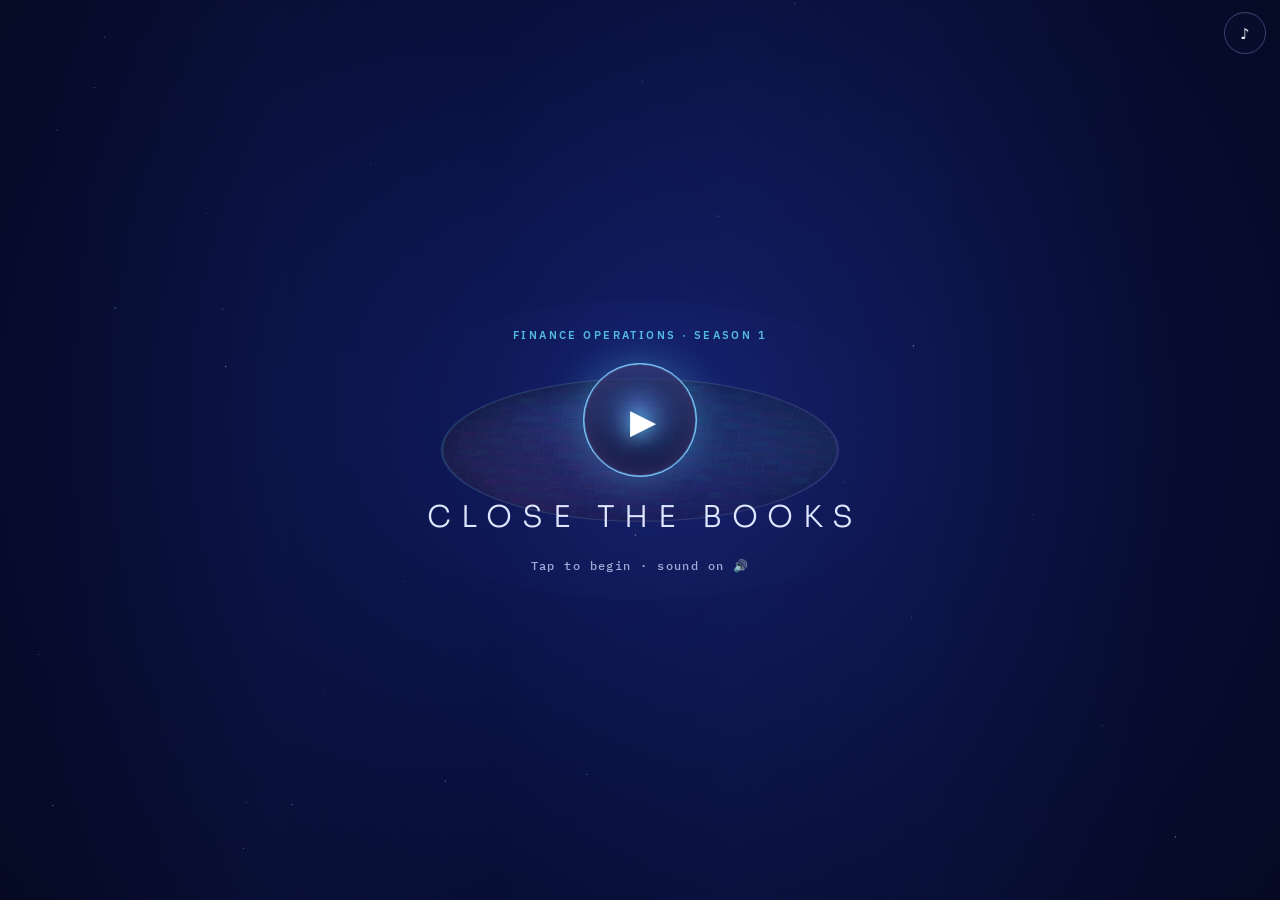
==== commit d1d8fdd9: "Add AI deck, lessons and bonus AI quiz with AI IQ leaderboard Co-Authored-By: Claude Opus 5.5 <norep" ====
--- a/index.html
+++ b/index.html
@@ -10,7 +10,7 @@
 <link rel="preconnect" href="https://fonts.googleapis.com">
 <link rel="preconnect" href="https://fonts.gstatic.com" crossorigin>
 <link href="https://fonts.googleapis.com/css2?family=Sora:wght@300;600;800&family=IBM+Plex+Sans:wght@400;500;600&family=IBM+Plex+Mono:wght@500;600&display=swap" rel="stylesheet">
-<link rel="stylesheet" href="style.css?v=3.7.0">
+<link rel="stylesheet" href="style.css?v=3.8.0">
 </head>
 <body>
 <canvas id="world" aria-hidden="true"></canvas>
@@ -50,6 +50,8 @@
         <p class="fine">Tap every entry before it hits the close line. You can’t tell which one is material, so you can’t miss any. Sound on.</p>
       </form>
 
+      <button type="button" class="btn ghost deck-btn rv" style="--d:2.25s" id="home-deck">🃏 Your AI deck · <span id="home-deck-n">0/39</span></button>
+
       <section class="glass howto rv" style="--d:2.3s" aria-labelledby="ht-h">
         <h2 id="ht-h">How it works</h2>
         <p class="rule"><b>First time right.</b> Miss one entry, or post a duplicate, and the close fails. Survive all 90 seconds for a 50% flawless bonus. Entries are worth more as the clock runs.</p>
@@ -59,6 +61,7 @@
           <li><b>Streak</b> Post by hand without a pause of more than 1.6 seconds. 10 in a row gives ×1.2, 25 gives ×1.5, 50 gives ×2.</li>
           <li><b>Clutch save</b> Post an entry just above the close line for +50% on that entry.</li>
           <li><b>Month-end spikes</b> Twice per close, extra volume hits for 6 seconds, with a 3-second warning. Survive a spike for a bonus.</li>
+          <li><b>AI deck and bonus quiz</b> Every close earns an AI card for your deck: AI basics, working with Copilot, security and AI in the close. After the close, an optional three-question AI quiz adds +150 points per right answer and builds your AI IQ.</li>
           <li><b>Rank</b> Your score earns a rank, from Intern to CFO. Beat your personal best and share your result with colleagues.</li>
         </ul>
 
@@ -92,6 +95,7 @@
         <div class="tabs" role="tablist" data-board="home">
           <button type="button" role="tab" data-cat="score">🏆 Score</button>
           <button type="button" role="tab" data-cat="entries">📒 Entries</button>
+          <button type="button" role="tab" data-cat="aiiq">🧠 AI IQ</button>
         </div>
         <p class="cat-desc" id="home-cat-desc"></p>
         <ol class="board" id="board-home"></ol>
@@ -139,9 +143,22 @@
       </div>
       <p class="status" id="e-share-status" role="status"></p>
 
-      <div class="glass tipcard">
-        <div class="eyebrow">AI tip for Monday morning</div>
-        <p id="e-tip"></p>
+      <button class="btn quiz-btn" id="quiz-go" type="button"><span id="quiz-go-t">Bonus: AI quiz · +150 per right answer</span></button>
+
+      <div class="glass lesson">
+        <div class="eyebrow">Lesson from this close</div>
+        <h3 id="e-lesson-t"></h3>
+        <p id="e-lesson-p"></p>
+        <button type="button" class="linkbtn" id="e-lesson-card"></button>
+      </div>
+
+      <div class="glass aicard" id="e-card">
+        <div class="eyebrow" id="e-card-eyebrow"></div>
+        <span class="part" id="e-card-part"></span>
+        <h3 id="e-card-t"></h3>
+        <p class="plain" id="e-card-plain"></p>
+        <p class="fin"><b>In finance operations</b> <span id="e-card-fin"></span></p>
+        <button type="button" class="linkbtn" id="e-deck">See your AI deck ›</button>
       </div>
 
       <div class="glass message">
@@ -155,6 +172,7 @@
         <div class="tabs" role="tablist" data-board="end">
           <button type="button" role="tab" data-cat="score">🏆 Score</button>
           <button type="button" role="tab" data-cat="entries">📒 Entries</button>
+          <button type="button" role="tab" data-cat="aiiq">🧠 AI IQ</button>
         </div>
         <p class="cat-desc" id="end-cat-desc"></p>
         <ol class="board" id="board-end"></ol>
@@ -167,6 +185,30 @@
 
   <button id="snd" class="icon-btn" type="button" aria-pressed="true" aria-label="Music and sound">♪</button>
   <button id="pause" class="icon-btn" type="button" aria-label="Pause" hidden>❚❚</button>
+
+  <div class="pausebox deckbox" id="deckbox" hidden>
+    <div class="glass">
+      <div class="deck-head"><h2>Your AI deck</h2><span id="deck-count"></span></div>
+      <p class="muted small">Every close earns one card. Tap a card to read it.</p>
+      <div class="deck-grid" id="deck-grid"></div>
+      <div class="deck-detail" id="deck-detail" hidden></div>
+      <button class="btn ghost" id="deck-close" type="button">Close</button>
+    </div>
+  </div>
+
+  <div class="pausebox quizbox" id="quizbox" hidden>
+    <div class="glass">
+      <div class="quiz-head"><span class="eyebrow" id="quiz-theme"></span><span class="dots" id="quiz-dots"></span></div>
+      <div class="quiz-time"><i id="quiz-time"></i></div>
+      <p class="quiz-q" id="quiz-q"></p>
+      <div class="quiz-ans" id="quiz-ans">
+        <button class="btn ghost" type="button" data-a="true">True</button>
+        <button class="btn ghost" type="button" data-a="false">False</button>
+      </div>
+      <div class="quiz-why" id="quiz-why" hidden></div>
+      <button class="btn primary" id="quiz-next" type="button" hidden><span>Next</span></button>
+    </div>
+  </div>
 
   <div class="pausebox" id="pausebox" hidden>
     <div class="glass">
@@ -186,6 +228,7 @@
     f.textContent = 'Something went wrong (' + (e.message || 'script error') + '). Please reload the page with Ctrl+F5 / Cmd+Shift+R, or try another browser.';
   });
 </script>
-<script src="game.js?v=3.7.0"></script>
+<script src="content.js?v=3.8.0"></script>
+<script src="game.js?v=3.8.0"></script>
 </body>
 </html>
--- a/style.css
+++ b/style.css
@@ -337,3 +337,44 @@
 .gbanner{display:block;-webkit-line-clamp:unset;padding:3px 10px;border:0;border-radius:10px;background:rgba(6,10,34,.6);box-shadow:none;
   font:600 11.5px/1.3 var(--body);white-space:nowrap;overflow:hidden;text-overflow:ellipsis;max-width:calc(100% - 24px)}
 @media (max-width:380px){.hud{gap:8px;padding-left:10px}.hud-act span{font-size:15px}.hud-score b{font-size:16px}.hud-stats{font-size:11px;gap:8px}.hud-score small{display:none}}
+
+/* ---------- v3.8: AI deck, lessons, bonus quiz ---------- */
+.linkbtn{align-self:flex-start;background:none;border:0;padding:4px 0;color:var(--cyan);font:600 13px var(--body);text-align:left}
+.linkbtn:hover{text-decoration:underline}
+.quiz-btn{background:linear-gradient(100deg,#7c5cff,#a78bfa 50%,#5fd6f5);color:#08102e;box-shadow:0 0 0 1px rgba(255,255,255,.25) inset,0 10px 34px rgba(167,139,250,.35)}
+.quiz-btn:disabled{background:var(--glass-2);color:var(--text);box-shadow:inset 0 0 0 1px var(--line-2);opacity:1;cursor:default}
+.lesson,.aicard{padding:16px 18px;display:flex;flex-direction:column;gap:6px}
+.lesson{border-color:rgba(255,184,77,.45)}
+.lesson .eyebrow{color:var(--amber)}
+.lesson h3,.aicard h3,.deck-detail h3{font:800 19px/1.2 var(--display);color:var(--text);letter-spacing:-.01em;text-transform:none;margin:2px 0 0}
+.lesson p,.aicard p,.deck-detail p{font-size:14.5px;color:#dfe5ff;line-height:1.5}
+.aicard{border-color:rgba(167,139,250,.55);background:linear-gradient(160deg,rgba(60,40,140,.55),rgba(14,22,62,.7))}
+.aicard .eyebrow{color:var(--violet)}
+.part{font:600 10.5px var(--mono);letter-spacing:.12em;text-transform:uppercase;color:var(--muted)}
+.fin b,.deck-detail .fin b{display:block;font:600 10.5px var(--body);letter-spacing:.14em;text-transform:uppercase;color:var(--cyan);margin-top:4px}
+.deck-btn{font-size:15px}
+.deckbox .glass,.quizbox .glass{width:min(520px,calc(100% - 20px))}
+.deck-head{display:flex;justify-content:space-between;align-items:baseline;gap:10px}
+.deck-head h2{text-align:left}
+.deck-head span{font:600 13px var(--mono);color:var(--violet)}
+.deck-grid{display:grid;grid-template-columns:repeat(auto-fill,minmax(130px,1fr));gap:8px}
+.deck-grid button{min-height:64px;border-radius:12px;border:1px solid rgba(167,139,250,.5);background:rgba(60,40,140,.4);color:var(--text);padding:8px 10px;text-align:left;display:flex;flex-direction:column;gap:2px}
+.deck-grid button small{font:600 9.5px var(--mono);letter-spacing:.08em;text-transform:uppercase;color:var(--muted)}
+.deck-grid button b{font:700 13px/1.25 var(--body)}
+.deck-grid button.locked{border-style:dashed;border-color:var(--line);background:rgba(6,10,34,.5);color:var(--muted)}
+.deck-grid button.locked b{font-weight:600;color:#6f78a8}
+.deck-detail{border-top:1px solid var(--line);padding-top:12px;display:flex;flex-direction:column;gap:6px}
+.deck-detail[hidden]{display:none}
+.deck-detail .note{font-size:12.5px;color:var(--amber)}
+.quiz-head{display:flex;justify-content:space-between;align-items:center}
+.quiz-time{height:4px;border-radius:2px;background:rgba(255,255,255,.08);overflow:hidden}
+.quiz-time i{display:block;height:100%;width:100%;transform-origin:left;background:linear-gradient(90deg,var(--violet),var(--cyan))}
+.quiz-q{font:700 20px/1.35 var(--display);color:var(--text);min-height:54px}
+.quiz-ans{display:grid;grid-template-columns:1fr 1fr;gap:10px}
+.quiz-ans .btn{font-size:18px}
+.quiz-ans .btn.right{border-color:var(--green);background:rgba(79,224,160,.15);color:var(--green)}
+.quiz-ans .btn.wrong{border-color:var(--red);background:rgba(255,93,115,.12);color:var(--red)}
+.quiz-why{font-size:14.5px;color:#dfe5ff;border-left:3px solid var(--violet);padding:2px 0 2px 12px}
+.quiz-why b{color:var(--text)}
+.ranks{grid-template-columns:repeat(3,1fr)}
+@media (max-width:380px){.ranks b{font-size:18px}.tabs button{font-size:12px}}
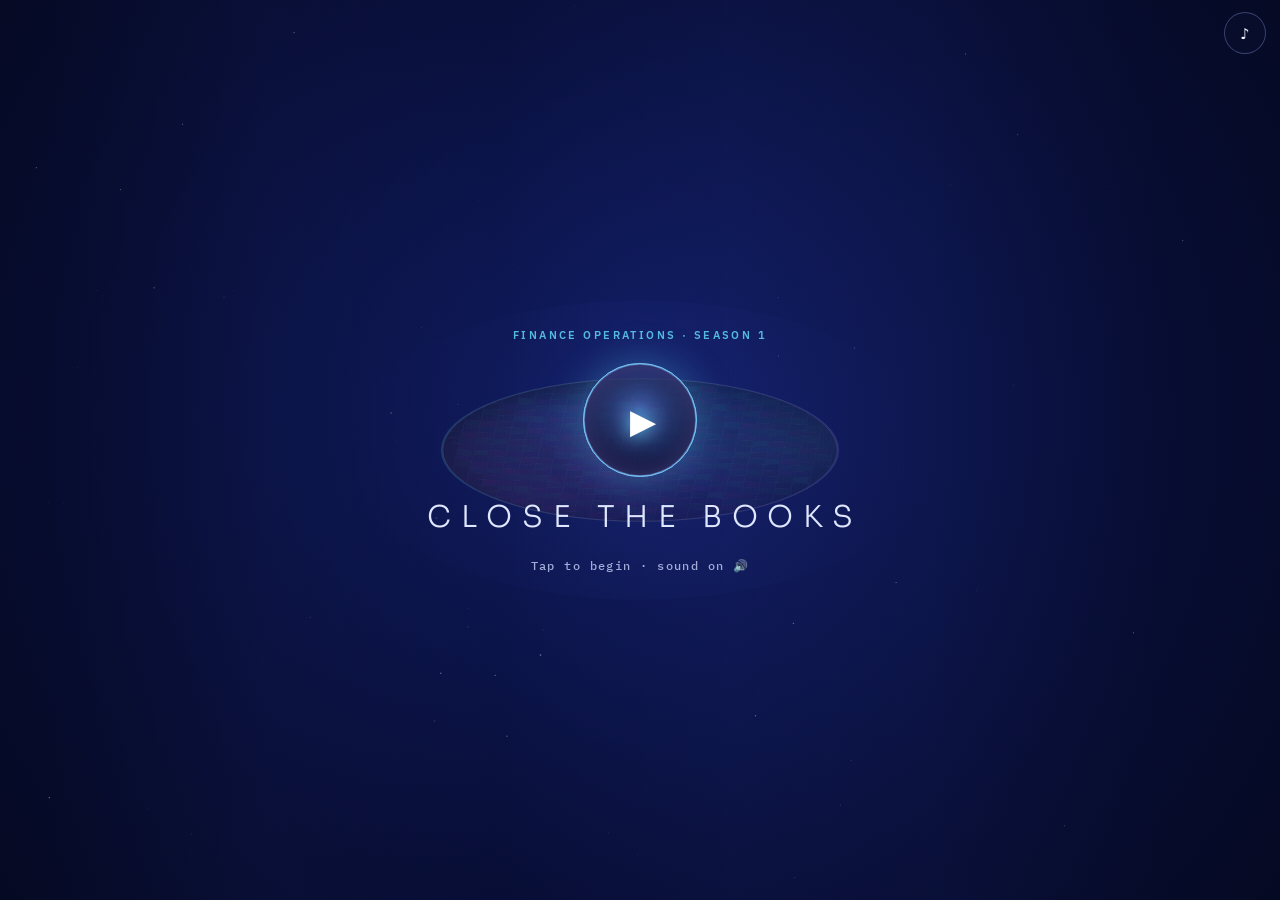
==== commit 83ab1813: "Move AI learning into a debrief between the close and the score, fix end-screen alignment Co-Authore" ====
--- a/index.html
+++ b/index.html
@@ -10,7 +10,7 @@
 <link rel="preconnect" href="https://fonts.googleapis.com">
 <link rel="preconnect" href="https://fonts.gstatic.com" crossorigin>
 <link href="https://fonts.googleapis.com/css2?family=Sora:wght@300;600;800&family=IBM+Plex+Sans:wght@400;500;600&family=IBM+Plex+Mono:wght@500;600&display=swap" rel="stylesheet">
-<link rel="stylesheet" href="style.css?v=3.8.0">
+<link rel="stylesheet" href="style.css?v=3.9.0">
 </head>
 <body>
 <canvas id="world" aria-hidden="true"></canvas>
@@ -50,7 +50,11 @@
         <p class="fine">Tap every entry before it hits the close line. You can’t tell which one is material, so you can’t miss any. Sound on.</p>
       </form>
 
-      <button type="button" class="btn ghost deck-btn rv" style="--d:2.25s" id="home-deck">🃏 Your AI deck · <span id="home-deck-n">0/39</span></button>
+      <button type="button" class="glass academy rv" style="--d:2.25s" id="home-deck" aria-label="Open your AI deck">
+        <span class="ac-head"><span>🃏 Your AI deck</span><b id="home-deck-n">0/39</b></span>
+        <span class="ac-parts" id="home-parts"></span>
+        <span class="ac-foot">Every close earns a card · Open deck ›</span>
+      </button>
 
       <section class="glass howto rv" style="--d:2.3s" aria-labelledby="ht-h">
         <h2 id="ht-h">How it works</h2>
@@ -61,7 +65,7 @@
           <li><b>Streak</b> Post by hand without a pause of more than 1.6 seconds. 10 in a row gives ×1.2, 25 gives ×1.5, 50 gives ×2.</li>
           <li><b>Clutch save</b> Post an entry just above the close line for +50% on that entry.</li>
           <li><b>Month-end spikes</b> Twice per close, extra volume hits for 6 seconds, with a 3-second warning. Survive a spike for a bonus.</li>
-          <li><b>AI deck and bonus quiz</b> Every close earns an AI card for your deck: AI basics, working with Copilot, security and AI in the close. After the close, an optional three-question AI quiz adds +150 points per right answer and builds your AI IQ.</li>
+          <li><b>Debrief and AI deck</b> After every close, a short debrief explains what happened and hands you an AI card for your deck (AI basics, working with AI, security, AI in the close). Answer its true/false check right for +150 points and a higher AI IQ. Statements you get wrong come back later.</li>
           <li><b>Rank</b> Your score earns a rank, from Intern to CFO. Beat your personal best and share your result with colleagues.</li>
         </ul>
 
@@ -121,6 +125,36 @@
     </div>
   </section>
 
+  <!-- ============ DEBRIEF (between the close and the score) ============ -->
+  <section id="s-debrief" class="screen">
+    <div class="debrief">
+      <div class="eyebrow" id="d-eyebrow"></div>
+      <h2 class="d-title" id="d-title"></h2>
+      <p class="d-text" id="d-text"></p>
+      <div class="flip" id="d-flip">
+        <div class="flip-in">
+          <div class="face back" aria-hidden="true"><span>AI</span><small>card</small></div>
+          <div class="face front aicard">
+            <div class="card-top"><span class="eyebrow" id="d-card-eyebrow"></span><span class="part" id="d-card-part"></span></div>
+            <h3 id="d-card-t"></h3>
+            <p id="d-card-plain"></p>
+            <p class="fin"><b>In finance operations</b> <span id="d-card-fin"></span></p>
+          </div>
+        </div>
+      </div>
+      <div class="glass dq">
+        <div class="dq-head"><span class="eyebrow">Check yourself</span><span class="dq-pts" id="d-pts">+150</span></div>
+        <p class="quiz-q" id="d-q"></p>
+        <div class="quiz-ans" id="d-ans">
+          <button class="btn ghost" type="button" data-a="true">True</button>
+          <button class="btn ghost" type="button" data-a="false">False</button>
+        </div>
+        <div class="quiz-why" id="d-why" hidden></div>
+      </div>
+      <button class="btn primary" id="d-next" type="button"><span>Skip to my score</span></button>
+    </div>
+  </section>
+
   <!-- ============ END ============ -->
   <section id="s-end" class="screen">
     <div class="end">
@@ -135,6 +169,9 @@
         <div><span>Your rank</span><b id="e-rank"></b><small id="e-rank-next"></small></div>
         <p class="extra" id="e-extra"></p>
       </div>
+      <button type="button" class="glass deckstrip" id="e-deck">
+        <span class="ds-l">🃏 AI deck</span><span class="bar"><i id="e-deck-bar"></i></span><b id="e-deck-n">0/39</b><span class="ds-go">›</span>
+      </button>
       <div class="ranks" id="e-ranks"></div>
       <p class="status" id="e-status"></p>
       <div class="end-actions">
@@ -142,24 +179,6 @@
         <button class="btn ghost" id="share" type="button">Share result</button>
       </div>
       <p class="status" id="e-share-status" role="status"></p>
-
-      <button class="btn quiz-btn" id="quiz-go" type="button"><span id="quiz-go-t">Bonus: AI quiz · +150 per right answer</span></button>
-
-      <div class="glass lesson">
-        <div class="eyebrow">Lesson from this close</div>
-        <h3 id="e-lesson-t"></h3>
-        <p id="e-lesson-p"></p>
-        <button type="button" class="linkbtn" id="e-lesson-card"></button>
-      </div>
-
-      <div class="glass aicard" id="e-card">
-        <div class="eyebrow" id="e-card-eyebrow"></div>
-        <span class="part" id="e-card-part"></span>
-        <h3 id="e-card-t"></h3>
-        <p class="plain" id="e-card-plain"></p>
-        <p class="fin"><b>In finance operations</b> <span id="e-card-fin"></span></p>
-        <button type="button" class="linkbtn" id="e-deck">See your AI deck ›</button>
-      </div>
 
       <div class="glass message">
         <p class="lede" id="e-lede"></p>
@@ -193,20 +212,6 @@
       <div class="deck-grid" id="deck-grid"></div>
       <div class="deck-detail" id="deck-detail" hidden></div>
       <button class="btn ghost" id="deck-close" type="button">Close</button>
-    </div>
-  </div>
-
-  <div class="pausebox quizbox" id="quizbox" hidden>
-    <div class="glass">
-      <div class="quiz-head"><span class="eyebrow" id="quiz-theme"></span><span class="dots" id="quiz-dots"></span></div>
-      <div class="quiz-time"><i id="quiz-time"></i></div>
-      <p class="quiz-q" id="quiz-q"></p>
-      <div class="quiz-ans" id="quiz-ans">
-        <button class="btn ghost" type="button" data-a="true">True</button>
-        <button class="btn ghost" type="button" data-a="false">False</button>
-      </div>
-      <div class="quiz-why" id="quiz-why" hidden></div>
-      <button class="btn primary" id="quiz-next" type="button" hidden><span>Next</span></button>
     </div>
   </div>
 
@@ -228,7 +233,7 @@
     f.textContent = 'Something went wrong (' + (e.message || 'script error') + '). Please reload the page with Ctrl+F5 / Cmd+Shift+R, or try another browser.';
   });
 </script>
-<script src="content.js?v=3.8.0"></script>
-<script src="game.js?v=3.8.0"></script>
+<script src="content.js?v=3.9.0"></script>
+<script src="game.js?v=3.9.0"></script>
 </body>
 </html>
--- a/style.css
+++ b/style.css
@@ -25,7 +25,7 @@
 #app{position:fixed;inset:0;pointer-events:none}
 .screen{position:absolute;inset:0;display:none;pointer-events:none}
 .screen.on{display:block}
-#s-home,#s-end,#s-panel{overflow-y:auto;pointer-events:auto;-webkit-overflow-scrolling:touch}
+#s-home,#s-end,#s-panel,#s-debrief{overflow-y:auto;pointer-events:auto;-webkit-overflow-scrolling:touch}
 button,input{font:inherit}
 button{cursor:pointer}
 input:focus-visible,button:focus-visible{outline:2px solid var(--cyan);outline-offset:3px}
@@ -341,8 +341,6 @@
 /* ---------- v3.8: AI deck, lessons, bonus quiz ---------- */
 .linkbtn{align-self:flex-start;background:none;border:0;padding:4px 0;color:var(--cyan);font:600 13px var(--body);text-align:left}
 .linkbtn:hover{text-decoration:underline}
-.quiz-btn{background:linear-gradient(100deg,#7c5cff,#a78bfa 50%,#5fd6f5);color:#08102e;box-shadow:0 0 0 1px rgba(255,255,255,.25) inset,0 10px 34px rgba(167,139,250,.35)}
-.quiz-btn:disabled{background:var(--glass-2);color:var(--text);box-shadow:inset 0 0 0 1px var(--line-2);opacity:1;cursor:default}
 .lesson,.aicard{padding:16px 18px;display:flex;flex-direction:column;gap:6px}
 .lesson{border-color:rgba(255,184,77,.45)}
 .lesson .eyebrow{color:var(--amber)}
@@ -352,8 +350,7 @@
 .aicard .eyebrow{color:var(--violet)}
 .part{font:600 10.5px var(--mono);letter-spacing:.12em;text-transform:uppercase;color:var(--muted)}
 .fin b,.deck-detail .fin b{display:block;font:600 10.5px var(--body);letter-spacing:.14em;text-transform:uppercase;color:var(--cyan);margin-top:4px}
-.deck-btn{font-size:15px}
-.deckbox .glass,.quizbox .glass{width:min(520px,calc(100% - 20px))}
+.deckbox .glass{width:min(520px,calc(100% - 20px))}
 .deck-head{display:flex;justify-content:space-between;align-items:baseline;gap:10px}
 .deck-head h2{text-align:left}
 .deck-head span{font:600 13px var(--mono);color:var(--violet)}
@@ -366,9 +363,6 @@
 .deck-detail{border-top:1px solid var(--line);padding-top:12px;display:flex;flex-direction:column;gap:6px}
 .deck-detail[hidden]{display:none}
 .deck-detail .note{font-size:12.5px;color:var(--amber)}
-.quiz-head{display:flex;justify-content:space-between;align-items:center}
-.quiz-time{height:4px;border-radius:2px;background:rgba(255,255,255,.08);overflow:hidden}
-.quiz-time i{display:block;height:100%;width:100%;transform-origin:left;background:linear-gradient(90deg,var(--violet),var(--cyan))}
 .quiz-q{font:700 20px/1.35 var(--display);color:var(--text);min-height:54px}
 .quiz-ans{display:grid;grid-template-columns:1fr 1fr;gap:10px}
 .quiz-ans .btn{font-size:18px}
@@ -378,3 +372,57 @@
 .quiz-why b{color:var(--text)}
 .ranks{grid-template-columns:repeat(3,1fr)}
 @media (max-width:380px){.ranks b{font-size:18px}.tabs button{font-size:12px}}
+
+/* ---------- v3.9: debrief, deck progress, alignment ---------- */
+.debrief{max-width:520px;margin:0 auto;padding:calc(56px + env(safe-area-inset-top)) 18px calc(40px + env(safe-area-inset-bottom));display:flex;flex-direction:column;gap:14px}
+.debrief>.eyebrow{color:var(--amber)}
+.debrief.ok>.eyebrow{color:var(--green)}
+.d-title{font:800 clamp(26px,7.4vw,36px)/1.08 var(--display);letter-spacing:-.02em}
+.d-text{font-size:15px;color:#dfe5ff;line-height:1.5}
+.flip{perspective:1200px}
+.flip-in{display:grid;transition:transform .8s cubic-bezier(.2,.8,.2,1.15);transform-style:preserve-3d;transform:rotateY(180deg)}
+.flip.open .flip-in{transform:rotateY(0)}
+.face{grid-area:1/1;backface-visibility:hidden;-webkit-backface-visibility:hidden;border-radius:18px}
+.face.front{padding:16px 18px;display:flex;flex-direction:column;gap:6px;border:1px solid rgba(167,139,250,.55)}
+.face.back{transform:rotateY(180deg);display:flex;flex-direction:column;align-items:center;justify-content:center;gap:2px;border:1px solid rgba(167,139,250,.55);
+  background:repeating-linear-gradient(45deg,rgba(167,139,250,.08) 0 10px,transparent 10px 20px),linear-gradient(160deg,#2b1d6e,#0e163e)}
+.face.back span{font:800 44px var(--display);background:linear-gradient(100deg,#fff,var(--cyan),var(--violet));-webkit-background-clip:text;background-clip:text;color:transparent}
+.face.back small{font:600 11px var(--mono);letter-spacing:.3em;text-transform:uppercase;color:var(--violet)}
+.flip.open .face.front{box-shadow:0 0 0 1px rgba(167,139,250,.3),0 14px 50px rgba(124,92,255,.35)}
+.card-top,.dq-head{display:flex;justify-content:space-between;align-items:baseline;gap:10px;flex-wrap:wrap}
+.aicard .card-top .eyebrow{color:var(--violet)}
+.aicard h3{font:800 19px/1.2 var(--display);color:var(--text);margin:2px 0 0}
+.aicard p{font-size:14.5px;color:#dfe5ff;line-height:1.5}
+.dq{padding:14px 16px;display:flex;flex-direction:column;gap:10px}
+.dq .eyebrow{color:var(--violet)}
+.dq-pts{font:600 12px var(--mono);color:var(--cyan)}
+.dq .quiz-q{min-height:0;font-size:18px}
+.dq-pts.got{color:var(--green)}
+@media (prefers-reduced-motion:reduce){.flip-in{transition:none}}
+/* home: deck progress per part */
+.academy{display:flex;flex-direction:column;gap:10px;padding:14px 16px;text-align:left;color:var(--text);font:inherit;cursor:pointer;width:100%}
+.academy:hover{border-color:var(--line-2)}
+.ac-head{display:flex;justify-content:space-between;align-items:baseline;font:700 16px var(--display)}
+.ac-head b{font:600 14px var(--mono);color:var(--cyan)}
+.ac-parts{display:grid;grid-template-columns:1fr 1fr;gap:8px 14px}
+.ac-part{display:grid;grid-template-columns:1fr auto;align-items:baseline;gap:3px 6px;font-size:12.5px;color:var(--muted)}
+.ac-part em{font:600 11.5px var(--mono);font-style:normal;color:var(--text)}
+.ac-part.done em{color:var(--green)}
+.bar{grid-column:1/-1;display:block;height:4px;border-radius:2px;background:rgba(255,255,255,.08);overflow:hidden}
+.bar i{display:block;height:100%;width:0;background:linear-gradient(90deg,var(--violet),var(--cyan));border-radius:2px}
+.ac-part.done .bar i{background:var(--green)}
+.ac-foot{font-size:12.5px;color:var(--cyan)}
+/* end: compact deck strip */
+.deckstrip{display:grid;grid-template-columns:auto 1fr auto auto;align-items:center;gap:12px;padding:12px 16px;color:var(--text);font:600 14px var(--body);cursor:pointer;width:100%;text-align:left}
+.deckstrip .bar{grid-column:auto}
+.deckstrip b{font:600 13px var(--mono);color:var(--cyan)}
+.deckstrip .ds-go{color:var(--cyan);font-size:18px;line-height:1}
+/* alignment: rank boxes and score breakdown stay on one line */
+.ranks div{min-width:0}
+.ranks b{font-size:clamp(17px,5vw,22px);white-space:nowrap}
+.ranks b small{font:500 12px var(--body);color:var(--muted);margin-left:3px}
+.ranks span,.ranks small{white-space:nowrap;overflow:hidden;text-overflow:ellipsis}
+.breakdown span{white-space:nowrap}
+@media (max-width:380px){.ranks div{padding:10px}.ranks b small{display:block;margin:0;font-size:11px}.ac-parts{grid-template-columns:1fr;gap:7px}}
+.dq-head{flex-wrap:nowrap}.dq-pts{white-space:nowrap}
+.ac-part>span:first-child{white-space:nowrap;min-width:0}
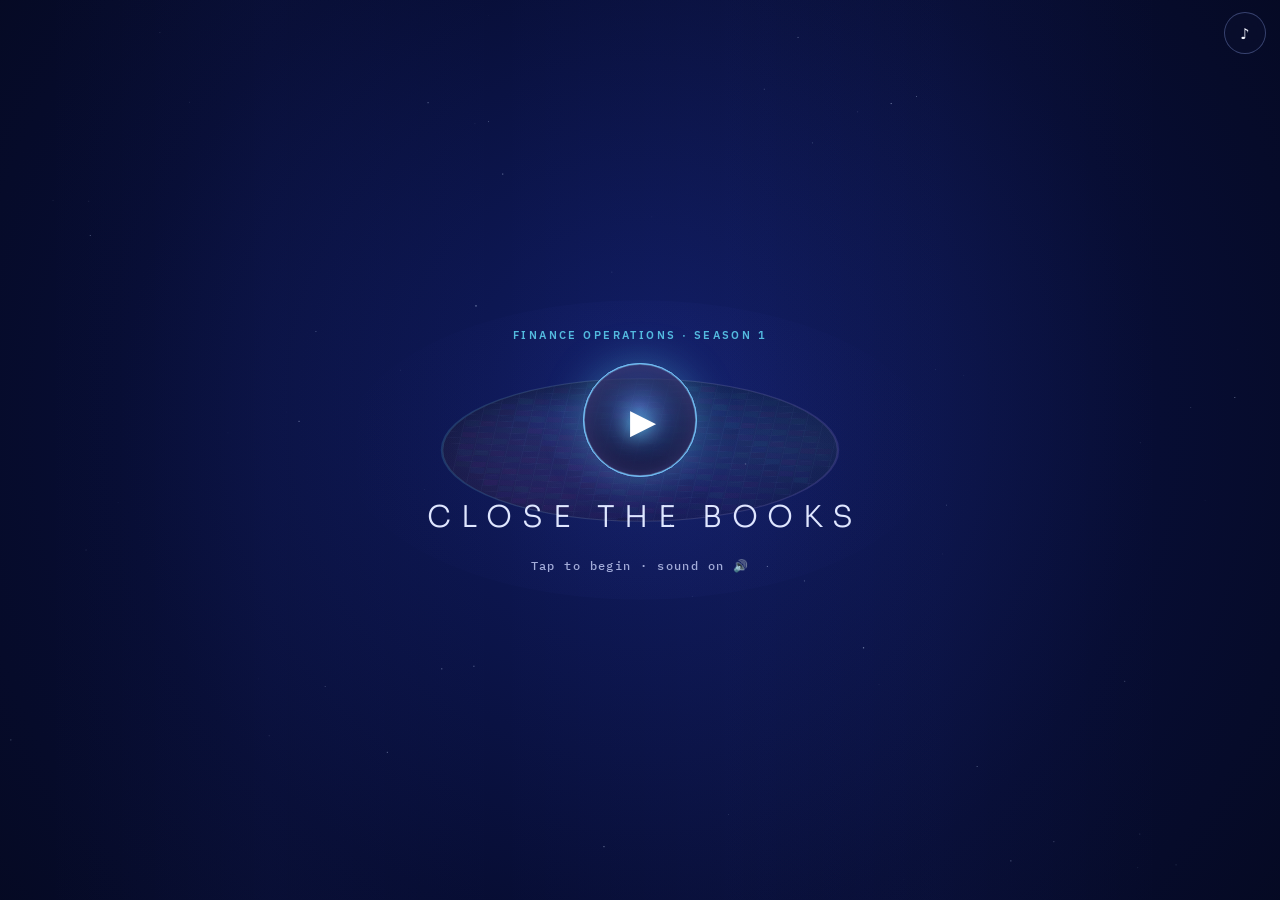
==== commit f06f45fc: "Show the title once: drop the intro's own title print Co-Authored-By: Claude Opus 5.5 <noreply@anthr" ====
--- a/index.html
+++ b/index.html
@@ -10,7 +10,7 @@
 <link rel="preconnect" href="https://fonts.googleapis.com">
 <link rel="preconnect" href="https://fonts.gstatic.com" crossorigin>
 <link href="https://fonts.googleapis.com/css2?family=Sora:wght@300;600;800&family=IBM+Plex+Sans:wght@400;500;600&family=IBM+Plex+Mono:wght@500;600&display=swap" rel="stylesheet">
-<link rel="stylesheet" href="style.css?v=3.9.0">
+<link rel="stylesheet" href="style.css?v=3.9.1">
 </head>
 <body>
 <canvas id="world" aria-hidden="true"></canvas>
@@ -233,7 +233,7 @@
     f.textContent = 'Something went wrong (' + (e.message || 'script error') + '). Please reload the page with Ctrl+F5 / Cmd+Shift+R, or try another browser.';
   });
 </script>
-<script src="content.js?v=3.9.0"></script>
-<script src="game.js?v=3.9.0"></script>
+<script src="content.js?v=3.9.1"></script>
+<script src="game.js?v=3.9.1"></script>
 </body>
 </html>
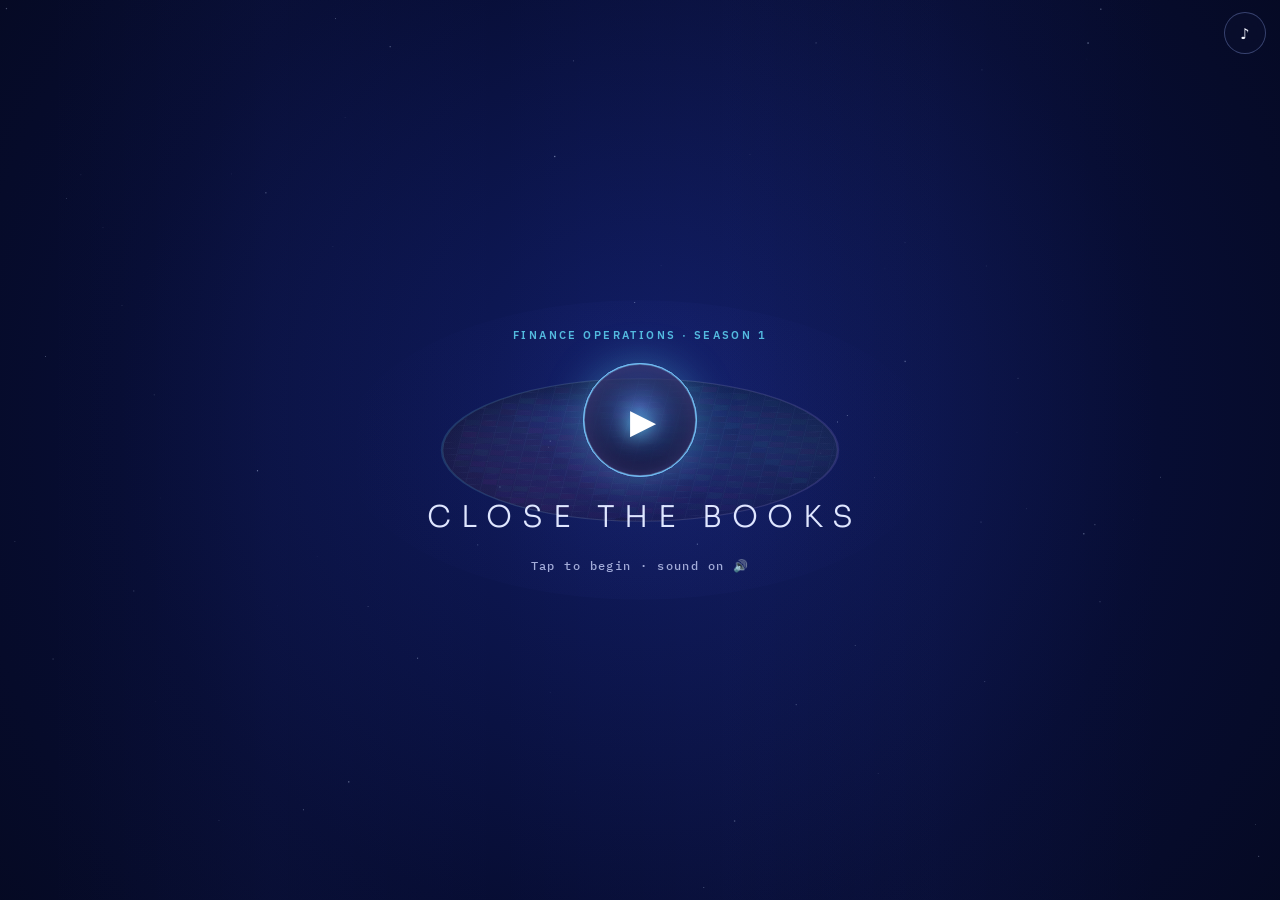
==== commit d41ed97a: "Add an optional How to play animation on the home screen Co-Authored-By: Claude Opus 5.5 <noreply@an" ====
--- a/index.html
+++ b/index.html
@@ -10,7 +10,7 @@
 <link rel="preconnect" href="https://fonts.googleapis.com">
 <link rel="preconnect" href="https://fonts.gstatic.com" crossorigin>
 <link href="https://fonts.googleapis.com/css2?family=Sora:wght@300;600;800&family=IBM+Plex+Sans:wght@400;500;600&family=IBM+Plex+Mono:wght@500;600&display=swap" rel="stylesheet">
-<link rel="stylesheet" href="style.css?v=3.9.1">
+<link rel="stylesheet" href="style.css?v=3.10.0">
 </head>
 <body>
 <canvas id="world" aria-hidden="true"></canvas>
@@ -49,6 +49,8 @@
         <button class="btn primary" type="submit"><span>Start the close</span></button>
         <p class="fine">Tap every entry before it hits the close line. You can’t tell which one is material, so you can’t miss any. Sound on.</p>
       </form>
+
+      <button type="button" class="btn ghost how-btn rv" style="--d:2.22s" id="how-go"><span class="play">▶</span> How to play <small>· 45 s, optional</small></button>
 
       <button type="button" class="glass academy rv" style="--d:2.25s" id="home-deck" aria-label="Open your AI deck">
         <span class="ac-head"><span>🃏 Your AI deck</span><b id="home-deck-n">0/39</b></span>
@@ -215,6 +217,15 @@
     </div>
   </div>
 
+  <div class="howbox" id="howbox" hidden role="dialog" aria-modal="true" aria-labelledby="how-t">
+    <div class="how-in glass">
+      <div class="how-top"><div class="how-seg" id="how-seg"></div><button class="how-x" id="how-x" type="button" aria-label="Close how to play">✕</button></div>
+      <canvas id="how-cv" aria-hidden="true"></canvas>
+      <div class="how-cap" aria-live="polite"><div class="eyebrow" id="how-n"></div><h2 id="how-t"></h2><p id="how-p"></p></div>
+      <div class="how-nav"><button class="btn ghost" id="how-back" type="button">Back</button><button class="btn primary" id="how-next" type="button"><span>Next</span></button></div>
+    </div>
+  </div>
+
   <div class="pausebox" id="pausebox" hidden>
     <div class="glass">
       <h2>Paused</h2>
@@ -233,7 +244,7 @@
     f.textContent = 'Something went wrong (' + (e.message || 'script error') + '). Please reload the page with Ctrl+F5 / Cmd+Shift+R, or try another browser.';
   });
 </script>
-<script src="content.js?v=3.9.1"></script>
-<script src="game.js?v=3.9.1"></script>
+<script src="content.js?v=3.10.0"></script>
+<script src="game.js?v=3.10.0"></script>
 </body>
 </html>
--- a/style.css
+++ b/style.css
@@ -426,3 +426,21 @@
 @media (max-width:380px){.ranks div{padding:10px}.ranks b small{display:block;margin:0;font-size:11px}.ac-parts{grid-template-columns:1fr;gap:7px}}
 .dq-head{flex-wrap:nowrap}.dq-pts{white-space:nowrap}
 .ac-part>span:first-child{white-space:nowrap;min-width:0}
+
+/* ---------- v3.10: How to play ---------- */
+.how-btn{font-size:15px;display:flex;align-items:center;justify-content:center;gap:8px}
+.how-btn .play{display:inline-grid;place-items:center;width:24px;height:24px;border-radius:50%;background:linear-gradient(100deg,var(--cyan),var(--violet));color:#08102e;font-size:10px;padding-left:2px}
+.how-btn small{color:var(--muted);font:500 12.5px var(--body)}
+.howbox{position:fixed;inset:0;z-index:40;display:grid;place-items:center;background:rgba(3,5,18,.82);backdrop-filter:blur(6px);-webkit-backdrop-filter:blur(6px);pointer-events:auto;padding:12px}
+.howbox[hidden]{display:none}
+.how-in{width:min(440px,100%);max-height:calc(100dvh - 24px);display:flex;flex-direction:column;gap:12px;padding:14px;overflow:auto}
+.how-top{display:flex;align-items:center;gap:10px}
+.how-seg{flex:1;display:grid;grid-auto-flow:column;grid-auto-columns:1fr;gap:4px}
+.how-seg i{height:3px;border-radius:2px;background:rgba(255,255,255,.14);overflow:hidden;display:block}
+.how-seg i b{display:block;height:100%;width:0;background:linear-gradient(90deg,var(--cyan),var(--violet))}
+.how-x{width:32px;height:32px;border-radius:50%;border:1px solid var(--line-2);background:transparent;color:var(--text);font-size:14px;flex:none;cursor:pointer}
+#how-cv{width:100%;height:clamp(250px,44dvh,340px);display:block;border-radius:14px;background:radial-gradient(120% 80% at 50% 0%,rgba(40,60,160,.35),rgba(4,7,22,.9));border:1px solid var(--line)}
+.how-cap{min-height:104px;display:flex;flex-direction:column;gap:4px}
+.how-cap h2{font:800 22px/1.15 var(--display)}
+.how-cap p{font-size:14.5px;line-height:1.5;color:#dfe5ff}
+.how-nav{display:grid;grid-template-columns:1fr 2fr;gap:10px}
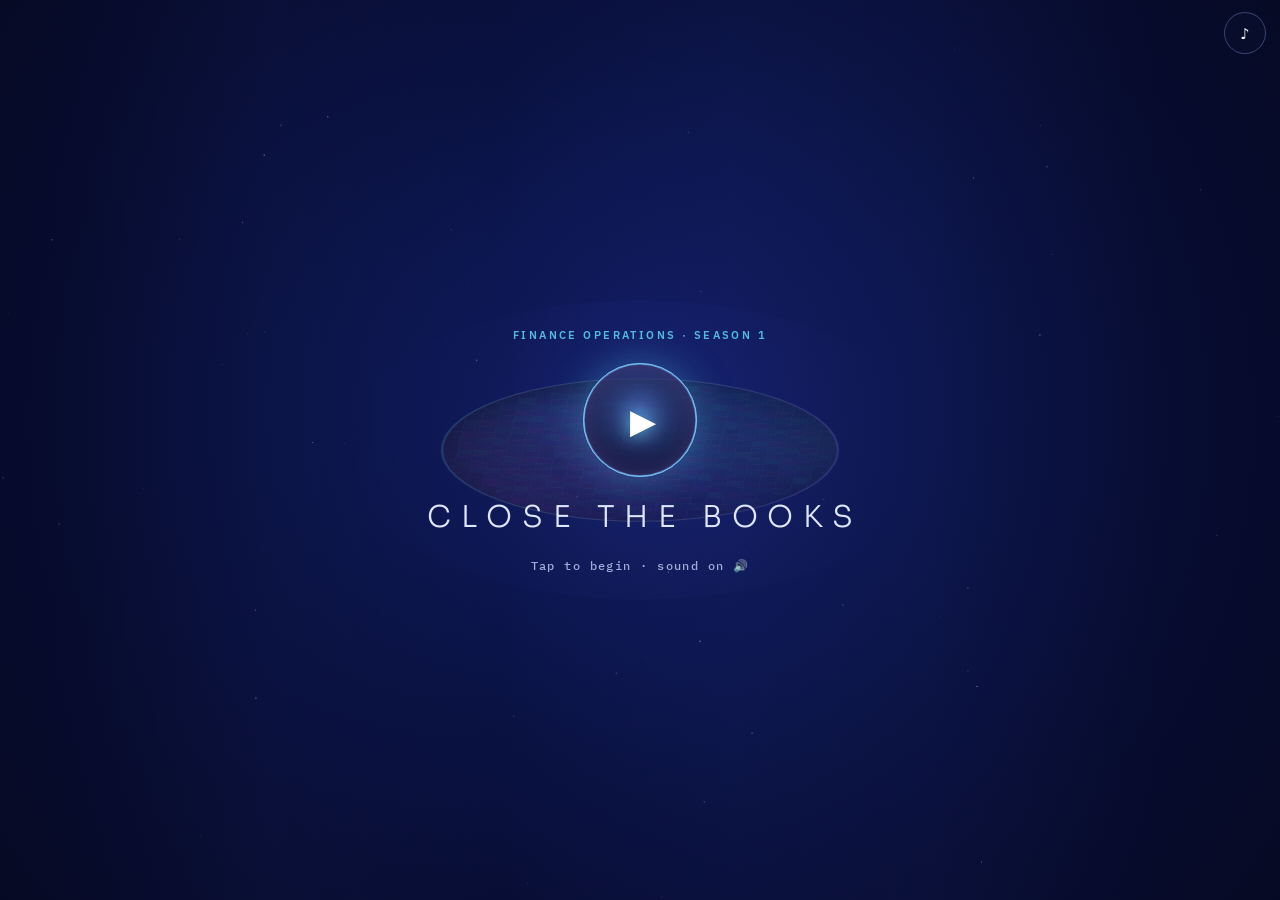
==== commit 210e5406: "Replace the debrief and end screens with one result screen and a fixed Play again button Co-Authored" ====
--- a/index.html
+++ b/index.html
@@ -10,7 +10,7 @@
 <link rel="preconnect" href="https://fonts.googleapis.com">
 <link rel="preconnect" href="https://fonts.gstatic.com" crossorigin>
 <link href="https://fonts.googleapis.com/css2?family=Sora:wght@300;600;800&family=IBM+Plex+Sans:wght@400;500;600&family=IBM+Plex+Mono:wght@500;600&display=swap" rel="stylesheet">
-<link rel="stylesheet" href="style.css?v=3.10.0">
+<link rel="stylesheet" href="style.css?v=3.11.0">
 </head>
 <body>
 <canvas id="world" aria-hidden="true"></canvas>
@@ -67,7 +67,7 @@
           <li><b>Streak</b> Post by hand without a pause of more than 1.6 seconds. 10 in a row gives ×1.2, 25 gives ×1.5, 50 gives ×2.</li>
           <li><b>Clutch save</b> Post an entry just above the close line for +50% on that entry.</li>
           <li><b>Month-end spikes</b> Twice per close, extra volume hits for 6 seconds, with a 3-second warning. Survive a spike for a bonus.</li>
-          <li><b>Debrief and AI deck</b> After every close, a short debrief explains what happened and hands you an AI card for your deck (AI basics, working with AI, security, AI in the close). Answer its true/false check right for +150 points and a higher AI IQ. Statements you get wrong come back later.</li>
+          <li><b>Debrief and AI deck</b> Every close earns an AI card for your deck (AI basics, working with AI, security, AI in the close) and one bonus true/false question: +150 points and a higher AI IQ when you get it right. Statements you get wrong come back later.</li>
           <li><b>Rank</b> Your score earns a rank, from Intern to CFO. Beat your personal best and share your result with colleagues.</li>
         </ul>
 
@@ -127,68 +127,33 @@
     </div>
   </section>
 
-  <!-- ============ DEBRIEF (between the close and the score) ============ -->
-  <section id="s-debrief" class="screen">
-    <div class="debrief">
-      <div class="eyebrow" id="d-eyebrow"></div>
-      <h2 class="d-title" id="d-title"></h2>
-      <p class="d-text" id="d-text"></p>
-      <div class="flip" id="d-flip">
-        <div class="flip-in">
-          <div class="face back" aria-hidden="true"><span>AI</span><small>card</small></div>
-          <div class="face front aicard">
-            <div class="card-top"><span class="eyebrow" id="d-card-eyebrow"></span><span class="part" id="d-card-part"></span></div>
-            <h3 id="d-card-t"></h3>
-            <p id="d-card-plain"></p>
-            <p class="fin"><b>In finance operations</b> <span id="d-card-fin"></span></p>
-          </div>
-        </div>
-      </div>
-      <div class="glass dq">
-        <div class="dq-head"><span class="eyebrow">Check yourself</span><span class="dq-pts" id="d-pts">+150</span></div>
-        <p class="quiz-q" id="d-q"></p>
-        <div class="quiz-ans" id="d-ans">
-          <button class="btn ghost" type="button" data-a="true">True</button>
-          <button class="btn ghost" type="button" data-a="false">False</button>
-        </div>
-        <div class="quiz-why" id="d-why" hidden></div>
-      </div>
-      <button class="btn primary" id="d-next" type="button"><span>Skip to my score</span></button>
-    </div>
-  </section>
-
-  <!-- ============ END ============ -->
+  <!-- ============ END: one screen, Play again always in reach ============ -->
   <section id="s-end" class="screen">
     <div class="end">
-      <div class="eyebrow" id="e-eyebrow"></div>
-      <h2 class="big" id="e-title">Books closed.</h2>
-      <div class="final glass">
-        <span>Final score</span>
-        <b id="e-score">0</b>
+      <span class="r-chip" id="e-chip"><i></i><span id="e-chip-t"></span></span>
+      <div class="r-hero"><b class="r-score" id="e-score">0</b><div class="r-sub" id="e-sub"></div></div>
+      <div class="glass r-rank"><b id="e-rank"></b><span class="r-bar"><i id="e-rank-bar"></i></span><small id="e-rank-next"></small></div>
+      <div class="glass r-why" id="e-why">
+        <div class="r-mini" id="e-mini"><b id="e-mini-t"></b><span id="e-mini-s"></span></div>
+        <p><b id="e-why-t"></b> <span id="e-why-p"></span></p>
+      </div>
+      <div class="r-h">Earned this close</div>
+      <div class="r-earn">
+        <button type="button" class="r-tile card" id="e-tile-card"><span class="badge" id="e-tile-card-b"></span><span class="k" id="e-tile-card-k">AI card</span><b id="e-tile-card-t"></b><small>Tap to read ›</small></button>
+        <button type="button" class="r-tile quiz" id="e-tile-quiz"><span class="badge" id="e-tile-quiz-b"></span><span class="k" id="e-tile-quiz-k">Bonus</span><b id="e-tile-quiz-t">1 quick question</b><small id="e-tile-quiz-s">True or false ›</small></button>
+      </div>
+      <div class="r-ranks" id="e-ranks"></div>
+      <p class="status" id="e-status"></p>
+
+      <div class="glass message">
         <div class="breakdown" id="e-breakdown"></div>
-      </div>
-      <div class="glass rankcard">
-        <div><span>Your rank</span><b id="e-rank"></b><small id="e-rank-next"></small></div>
+        <p class="lede" id="e-lede"></p>
         <p class="extra" id="e-extra"></p>
-      </div>
-      <button type="button" class="glass deckstrip" id="e-deck">
-        <span class="ds-l">🃏 AI deck</span><span class="bar"><i id="e-deck-bar"></i></span><b id="e-deck-n">0/39</b><span class="ds-go">›</span>
-      </button>
-      <div class="ranks" id="e-ranks"></div>
-      <p class="status" id="e-status"></p>
-      <div class="end-actions">
-        <button class="btn primary" id="again-top" type="button"><span>Play again</span></button>
-        <button class="btn ghost" id="share" type="button">Share result</button>
-      </div>
-      <p class="status" id="e-share-status" role="status"></p>
-
-      <div class="glass message">
-        <p class="lede" id="e-lede"></p>
         <div class="tbc" id="e-tbc">To be continued<span class="cursor"></span></div>
         <p class="muted" id="e-season"></p>
       </div>
 
-      <section class="glass board-box" aria-labelledby="lb-e">
+      <section class="glass board-box" id="e-board" aria-labelledby="lb-e">
         <div class="board-head"><h2 id="lb-e">Leaderboard</h2></div>
         <div class="tabs" role="tablist" data-board="end">
           <button type="button" role="tab" data-cat="score">🏆 Score</button>
@@ -198,11 +163,40 @@
         <p class="cat-desc" id="end-cat-desc"></p>
         <ol class="board" id="board-end"></ol>
       </section>
-
-      <button class="btn primary" id="again" type="button"><span>Play again</span></button>
-      <button class="btn ghost" id="home" type="button">Home</button>
-    </div>
-  </section>
+    </div>
+    <div class="r-dock">
+      <div class="in">
+        <p class="r-toast" id="e-share-status" role="status"></p>
+        <button class="r-play" id="again-top" type="button"><span class="ic" aria-hidden="true">▶</span><span><b>Play again</b><small id="e-play-sub"></small></span></button>
+        <div class="r-sec"><button type="button" id="share">⤴ Share</button><button type="button" id="e-board-go">🏆 Board</button><button type="button" id="home">⌂ Home</button></div>
+      </div>
+    </div>
+  </section>
+
+  <!-- the AI card and the bonus question, sliding up over the result -->
+  <div class="r-sheetwrap" id="e-sheet" hidden>
+    <div class="r-dim" id="e-sheet-dim"></div>
+    <div class="r-sheet" role="dialog" aria-modal="true" aria-labelledby="sh-card-t">
+      <div class="in">
+        <button class="r-handle" id="e-sheet-x" type="button" aria-label="Close"></button>
+        <div class="r-ai">
+          <div class="top"><span id="sh-card-k"></span><span id="sh-card-n"></span></div>
+          <h3 id="sh-card-t"></h3>
+          <p id="sh-card-plain"></p>
+          <p class="fin"><b>In finance operations</b><span id="sh-card-fin"></span></p>
+        </div>
+        <div class="r-lesson"><span>Lesson from this close</span><b id="sh-lesson-t"></b> <span id="sh-lesson-p"></span></div>
+        <div class="r-quiz" id="sh-quiz">
+          <div class="r-qh"><span id="sh-q-k"></span><span class="muted">no timer</span></div>
+          <p class="r-q" id="sh-q"></p>
+          <div class="r-tf" id="sh-ans"><button type="button" data-a="true">True</button><button type="button" data-a="false">False</button></div>
+          <div class="r-qwhy" id="sh-why" hidden></div>
+        </div>
+        <button type="button" class="linkbtn" id="sh-deck">See your AI deck ›</button>
+        <button class="r-play sm" id="sh-play" type="button"><span class="ic" aria-hidden="true">▶</span><span><b>Play again</b><small id="sh-play-sub"></small></span></button>
+      </div>
+    </div>
+  </div>
 
   <button id="snd" class="icon-btn" type="button" aria-pressed="true" aria-label="Music and sound">♪</button>
   <button id="pause" class="icon-btn" type="button" aria-label="Pause" hidden>❚❚</button>
@@ -244,7 +238,7 @@
     f.textContent = 'Something went wrong (' + (e.message || 'script error') + '). Please reload the page with Ctrl+F5 / Cmd+Shift+R, or try another browser.';
   });
 </script>
-<script src="content.js?v=3.10.0"></script>
-<script src="game.js?v=3.10.0"></script>
+<script src="content.js?v=3.11.0"></script>
+<script src="game.js?v=3.11.0"></script>
 </body>
 </html>
--- a/style.css
+++ b/style.css
@@ -25,7 +25,7 @@
 #app{position:fixed;inset:0;pointer-events:none}
 .screen{position:absolute;inset:0;display:none;pointer-events:none}
 .screen.on{display:block}
-#s-home,#s-end,#s-panel,#s-debrief{overflow-y:auto;pointer-events:auto;-webkit-overflow-scrolling:touch}
+#s-home,#s-end,#s-panel{overflow-y:auto;pointer-events:auto;-webkit-overflow-scrolling:touch}
 button,input{font:inherit}
 button{cursor:pointer}
 input:focus-visible,button:focus-visible{outline:2px solid var(--cyan);outline-offset:3px}
@@ -374,31 +374,6 @@
 @media (max-width:380px){.ranks b{font-size:18px}.tabs button{font-size:12px}}
 
 /* ---------- v3.9: debrief, deck progress, alignment ---------- */
-.debrief{max-width:520px;margin:0 auto;padding:calc(56px + env(safe-area-inset-top)) 18px calc(40px + env(safe-area-inset-bottom));display:flex;flex-direction:column;gap:14px}
-.debrief>.eyebrow{color:var(--amber)}
-.debrief.ok>.eyebrow{color:var(--green)}
-.d-title{font:800 clamp(26px,7.4vw,36px)/1.08 var(--display);letter-spacing:-.02em}
-.d-text{font-size:15px;color:#dfe5ff;line-height:1.5}
-.flip{perspective:1200px}
-.flip-in{display:grid;transition:transform .8s cubic-bezier(.2,.8,.2,1.15);transform-style:preserve-3d;transform:rotateY(180deg)}
-.flip.open .flip-in{transform:rotateY(0)}
-.face{grid-area:1/1;backface-visibility:hidden;-webkit-backface-visibility:hidden;border-radius:18px}
-.face.front{padding:16px 18px;display:flex;flex-direction:column;gap:6px;border:1px solid rgba(167,139,250,.55)}
-.face.back{transform:rotateY(180deg);display:flex;flex-direction:column;align-items:center;justify-content:center;gap:2px;border:1px solid rgba(167,139,250,.55);
-  background:repeating-linear-gradient(45deg,rgba(167,139,250,.08) 0 10px,transparent 10px 20px),linear-gradient(160deg,#2b1d6e,#0e163e)}
-.face.back span{font:800 44px var(--display);background:linear-gradient(100deg,#fff,var(--cyan),var(--violet));-webkit-background-clip:text;background-clip:text;color:transparent}
-.face.back small{font:600 11px var(--mono);letter-spacing:.3em;text-transform:uppercase;color:var(--violet)}
-.flip.open .face.front{box-shadow:0 0 0 1px rgba(167,139,250,.3),0 14px 50px rgba(124,92,255,.35)}
-.card-top,.dq-head{display:flex;justify-content:space-between;align-items:baseline;gap:10px;flex-wrap:wrap}
-.aicard .card-top .eyebrow{color:var(--violet)}
-.aicard h3{font:800 19px/1.2 var(--display);color:var(--text);margin:2px 0 0}
-.aicard p{font-size:14.5px;color:#dfe5ff;line-height:1.5}
-.dq{padding:14px 16px;display:flex;flex-direction:column;gap:10px}
-.dq .eyebrow{color:var(--violet)}
-.dq-pts{font:600 12px var(--mono);color:var(--cyan)}
-.dq .quiz-q{min-height:0;font-size:18px}
-.dq-pts.got{color:var(--green)}
-@media (prefers-reduced-motion:reduce){.flip-in{transition:none}}
 /* home: deck progress per part */
 .academy{display:flex;flex-direction:column;gap:10px;padding:14px 16px;text-align:left;color:var(--text);font:inherit;cursor:pointer;width:100%}
 .academy:hover{border-color:var(--line-2)}
@@ -412,11 +387,6 @@
 .bar i{display:block;height:100%;width:0;background:linear-gradient(90deg,var(--violet),var(--cyan));border-radius:2px}
 .ac-part.done .bar i{background:var(--green)}
 .ac-foot{font-size:12.5px;color:var(--cyan)}
-/* end: compact deck strip */
-.deckstrip{display:grid;grid-template-columns:auto 1fr auto auto;align-items:center;gap:12px;padding:12px 16px;color:var(--text);font:600 14px var(--body);cursor:pointer;width:100%;text-align:left}
-.deckstrip .bar{grid-column:auto}
-.deckstrip b{font:600 13px var(--mono);color:var(--cyan)}
-.deckstrip .ds-go{color:var(--cyan);font-size:18px;line-height:1}
 /* alignment: rank boxes and score breakdown stay on one line */
 .ranks div{min-width:0}
 .ranks b{font-size:clamp(17px,5vw,22px);white-space:nowrap}
@@ -424,7 +394,6 @@
 .ranks span,.ranks small{white-space:nowrap;overflow:hidden;text-overflow:ellipsis}
 .breakdown span{white-space:nowrap}
 @media (max-width:380px){.ranks div{padding:10px}.ranks b small{display:block;margin:0;font-size:11px}.ac-parts{grid-template-columns:1fr;gap:7px}}
-.dq-head{flex-wrap:nowrap}.dq-pts{white-space:nowrap}
 .ac-part>span:first-child{white-space:nowrap;min-width:0}
 
 /* ---------- v3.10: How to play ---------- */
@@ -444,3 +413,103 @@
 .how-cap h2{font:800 22px/1.15 var(--display)}
 .how-cap p{font-size:14.5px;line-height:1.5;color:#dfe5ff}
 .how-nav{display:grid;grid-template-columns:1fr 2fr;gap:10px}
+
+/* ---------- v3.11: one result screen, Play again always in reach ---------- */
+#s-end .end{gap:14px;padding-bottom:calc(178px + env(safe-area-inset-bottom))}
+.r-chip{align-self:flex-start;display:inline-flex;gap:8px;align-items:center;padding:6px 12px;border-radius:999px;background:rgba(255,93,115,.14);border:1px solid rgba(255,93,115,.5);color:#ff9aa8;font:600 11px var(--mono);letter-spacing:.1em;text-transform:uppercase;max-width:100%}
+.r-chip i{width:7px;height:7px;flex:none;border-radius:50%;background:var(--red);box-shadow:0 0 10px var(--red)}
+.r-chip.ok{background:rgba(79,224,160,.12);border-color:rgba(79,224,160,.5);color:#8ff0c4}
+.r-chip.ok i{background:var(--green);box-shadow:0 0 10px var(--green)}
+.r-hero{display:flex;flex-direction:column;gap:2px}
+.r-score{font:600 clamp(54px,17vw,76px)/1 var(--mono);background:linear-gradient(100deg,#fff,var(--cyan) 60%,var(--violet));-webkit-background-clip:text;background-clip:text;color:transparent}
+.r-sub{color:var(--muted);font-size:14px}
+.r-sub b{color:var(--text);font-weight:600}
+.r-sub b.pb{color:var(--green)}
+.r-rank{padding:12px 14px;display:grid;grid-template-columns:auto 1fr;gap:6px 12px;align-items:center}
+.r-rank b{font:800 17px var(--display)}
+.r-rank small{grid-column:1/-1;color:var(--muted);font-size:12.5px}
+.r-bar{height:6px;border-radius:3px;background:rgba(255,255,255,.1);overflow:hidden}
+.r-bar i{display:block;height:100%;width:0;border-radius:3px;background:linear-gradient(90deg,var(--amber),#ffd58a);transition:width .9s cubic-bezier(.2,.8,.2,1)}
+.r-why{padding:12px 14px;display:grid;grid-template-columns:auto 1fr;gap:12px;align-items:center;border-color:rgba(255,93,115,.35)}
+.r-why.ok{border-color:rgba(79,224,160,.35)}
+.r-why p{font-size:13.5px;line-height:1.45;color:#dfe5ff}
+.r-why p b{color:var(--text)}
+.r-mini{--c:var(--cyan);width:118px;padding:8px 10px 8px 13px;border-radius:10px;background:rgba(10,16,48,.95);border:1.5px dashed rgba(255,93,115,.85);position:relative;box-shadow:0 0 18px rgba(255,93,115,.3)}
+.r-mini:before{content:"";position:absolute;left:0;top:8px;bottom:8px;width:3px;border-radius:2px;background:var(--c)}
+.r-mini.dup{background:rgba(48,10,24,.94)}
+.r-mini.ok{border:1.5px solid rgba(79,224,160,.7);box-shadow:0 0 18px rgba(79,224,160,.25)}
+.r-mini.ok:before{background:var(--green)}
+.r-mini b{display:block;font:600 11.5px var(--body);white-space:nowrap;overflow:hidden;text-overflow:ellipsis}
+.r-mini span{display:block;font:500 9.5px var(--mono);color:#a3acd9;white-space:nowrap;overflow:hidden;text-overflow:ellipsis}
+.r-h{font:600 11px var(--body);letter-spacing:.2em;text-transform:uppercase;color:var(--muted);margin:4px 0 -2px}
+.r-earn{display:grid;grid-template-columns:1fr 1fr;gap:10px}
+.r-tile{border-radius:16px;padding:12px;display:flex;flex-direction:column;gap:5px;min-height:118px;position:relative;text-align:left;color:var(--text);font:inherit;cursor:pointer;transition:transform .15s}
+.r-tile:active{transform:scale(.97)}
+.r-tile.card{background:repeating-linear-gradient(45deg,rgba(167,139,250,.08) 0 9px,transparent 9px 18px),linear-gradient(160deg,#3a2690,#121a4a);border:1px solid rgba(167,139,250,.6);box-shadow:0 10px 34px rgba(124,92,255,.3)}
+.r-tile.quiz{background:linear-gradient(160deg,rgba(20,70,110,.7),rgba(12,20,60,.85));border:1px solid rgba(95,214,245,.55)}
+.r-tile.quiz.done{border-color:rgba(79,224,160,.7);background:linear-gradient(160deg,rgba(20,90,70,.6),rgba(12,20,60,.85))}
+.r-tile.quiz.miss{border-color:var(--line-2);background:var(--glass)}
+.r-tile .k{font:600 10px var(--mono);letter-spacing:.1em;text-transform:uppercase}
+.r-tile.card .k{color:var(--violet)} .r-tile.quiz .k{color:var(--cyan)} .r-tile.quiz.done .k{color:var(--green)} .r-tile.quiz.miss .k{color:var(--muted)}
+.r-tile b{font:800 16px/1.2 var(--display)}
+.r-tile small{margin-top:auto;font-size:12px;color:#c9d0f5}
+.r-tile .badge{position:absolute;top:-8px;right:10px;font:700 10px var(--mono);padding:3px 8px;border-radius:999px;letter-spacing:.06em;white-space:nowrap}
+.r-tile.card .badge{background:var(--violet);color:#120a33}
+.r-tile.quiz .badge{background:var(--cyan);color:#06142e}
+.r-tile.quiz.done .badge{background:var(--green)}
+.r-tile.quiz.miss .badge{background:var(--muted)}
+.r-tile.card.fresh .badge{animation:badgePulse 1.6s ease-in-out 3}
+@keyframes badgePulse{50%{box-shadow:0 0 0 6px rgba(167,139,250,.25),0 0 18px rgba(167,139,250,.7)}}
+.r-ranks{display:flex;gap:8px;align-items:center;flex-wrap:wrap}
+.r-pill{padding:6px 10px;border-radius:999px;background:var(--glass);border:1px solid var(--line);font:600 12px var(--mono);white-space:nowrap}
+.r-pill b{font-weight:600}
+.r-ranks .linkbtn{margin-left:auto}
+#s-end .status{margin:-6px 0 0;font-size:12px}
+.message .breakdown{margin:0 0 10px}
+.message .extra{font:500 12px var(--mono);color:var(--muted);margin-top:8px}
+.r-dock{position:fixed;left:0;right:0;bottom:0;z-index:15;pointer-events:auto;padding:26px 18px calc(16px + env(safe-area-inset-bottom));background:linear-gradient(180deg,rgba(4,7,22,0),rgba(4,7,22,.94) 36%)}
+.r-dock .in{max-width:560px;margin:0 auto;display:flex;flex-direction:column;gap:10px}
+.r-toast{font-size:12.5px;color:var(--green);text-align:center;min-height:0}
+.r-toast:empty{display:none}
+.r-play{display:flex;align-items:center;justify-content:center;gap:12px;width:100%;height:66px;border-radius:18px;border:0;color:#06102e;cursor:pointer;
+  background:linear-gradient(100deg,var(--cyan),#8fb6ff 55%,var(--violet));box-shadow:0 0 0 1px rgba(255,255,255,.3) inset,0 12px 44px rgba(95,214,245,.45),0 0 0 6px rgba(95,214,245,.12);text-align:left;transition:transform .15s}
+.r-play:hover{transform:translateY(-1px)} .r-play:active{transform:scale(.98)}
+.r-play .ic{width:34px;height:34px;flex:none;border-radius:50%;background:#06102e;color:var(--cyan);display:grid;place-items:center;font-size:13px;padding-left:2px}
+.r-play b{font:800 21px var(--display);display:block;line-height:1.1}
+.r-play small{font:600 12px var(--body);opacity:.78;display:block}
+.r-play.sm{height:58px}
+.r-sec{display:grid;grid-template-columns:repeat(3,1fr);gap:8px}
+.r-sec button{height:40px;border-radius:12px;border:1px solid var(--line-2);background:rgba(14,22,62,.78);color:var(--text);font:600 13px var(--body);cursor:pointer}
+.r-sheetwrap{position:fixed;inset:0;z-index:35;pointer-events:auto}
+.r-sheetwrap[hidden]{display:none}
+.r-dim{position:absolute;inset:0;background:rgba(3,5,18,.72);opacity:0;transition:opacity .24s}
+.r-sheet{position:absolute;left:0;right:0;bottom:0;max-height:92dvh;overflow:auto;border-radius:22px 22px 0 0;padding:8px 18px calc(18px + env(safe-area-inset-bottom));
+  background:linear-gradient(180deg,#101a4e,#070c2a);border-top:1px solid var(--line-2);box-shadow:0 -20px 60px rgba(0,0,0,.5);transform:translateY(100%);transition:transform .28s cubic-bezier(.2,.8,.2,1)}
+.r-sheetwrap.open .r-dim{opacity:1}
+.r-sheetwrap.open .r-sheet{transform:none}
+.r-sheet .in{max-width:520px;margin:0 auto;display:flex;flex-direction:column;gap:12px}
+.r-handle{width:56px;height:20px;margin:0 auto;border:0;background:none;position:relative;cursor:pointer}
+.r-handle:before{content:"";position:absolute;left:7px;right:7px;top:7px;height:5px;border-radius:3px;background:rgba(255,255,255,.28)}
+.r-ai{padding:14px 16px;border-radius:16px;border:1px solid rgba(167,139,250,.6);background:linear-gradient(160deg,rgba(60,40,140,.75),rgba(14,22,62,.9));display:flex;flex-direction:column;gap:6px;box-shadow:0 14px 50px rgba(124,92,255,.3)}
+.r-ai .top{display:flex;justify-content:space-between;gap:10px;font:600 10px var(--mono);letter-spacing:.1em;text-transform:uppercase;color:var(--violet)}
+.r-ai .top span:last-child{color:var(--muted)}
+.r-ai h3{font:800 19px/1.2 var(--display)}
+.r-ai p{font-size:13.5px;line-height:1.45;color:#dfe5ff}
+.r-ai .fin b{display:block;color:var(--cyan);font:600 10.5px var(--mono);letter-spacing:.1em;text-transform:uppercase;margin-top:2px}
+.r-lesson{font-size:13px;line-height:1.45;color:#c9d0f5;padding:0 2px}
+.r-lesson>span:first-child{display:block;font:600 10px var(--mono);letter-spacing:.1em;text-transform:uppercase;color:var(--amber);margin-bottom:2px}
+.r-lesson b{color:var(--text)}
+.r-quiz{display:flex;flex-direction:column;gap:10px;padding-top:4px;border-top:1px solid var(--line)}
+.r-qh{display:flex;justify-content:space-between;align-items:baseline;font:600 10.5px var(--mono);letter-spacing:.1em;text-transform:uppercase;padding-top:10px}
+.r-qh span:first-child{color:var(--cyan)}
+.r-q{font:700 17px/1.3 var(--display)}
+.r-tf{display:grid;grid-template-columns:1fr 1fr;gap:10px}
+.r-tf button{height:50px;border-radius:14px;border:1px solid var(--line-2);background:rgba(14,22,62,.8);color:var(--text);font:700 17px var(--display);cursor:pointer}
+.r-tf button:disabled{cursor:default;opacity:.65}
+.r-tf button.ok{border-color:var(--green);background:rgba(79,224,160,.15);color:var(--green);opacity:1}
+.r-tf button.no{border-color:var(--red);background:rgba(255,93,115,.12);color:var(--red);opacity:1}
+.r-qwhy{font-size:13.5px;color:#dfe5ff;border-left:3px solid var(--green);padding:2px 0 2px 12px}
+.r-qwhy b{color:var(--green)}
+.r-qwhy.no{border-left-color:var(--amber)} .r-qwhy.no b{color:var(--amber)}
+@media (max-width:360px){.r-chip{font-size:10px;letter-spacing:.04em;padding:6px 10px}.r-why{grid-template-columns:1fr}.r-mini{width:auto}.r-tile b{font-size:15px}.r-sec button{font-size:12px}}
+@media (prefers-reduced-motion:reduce){.r-sheet,.r-dim,.r-bar i{transition:none}.r-tile.card.fresh .badge{animation:none}}
